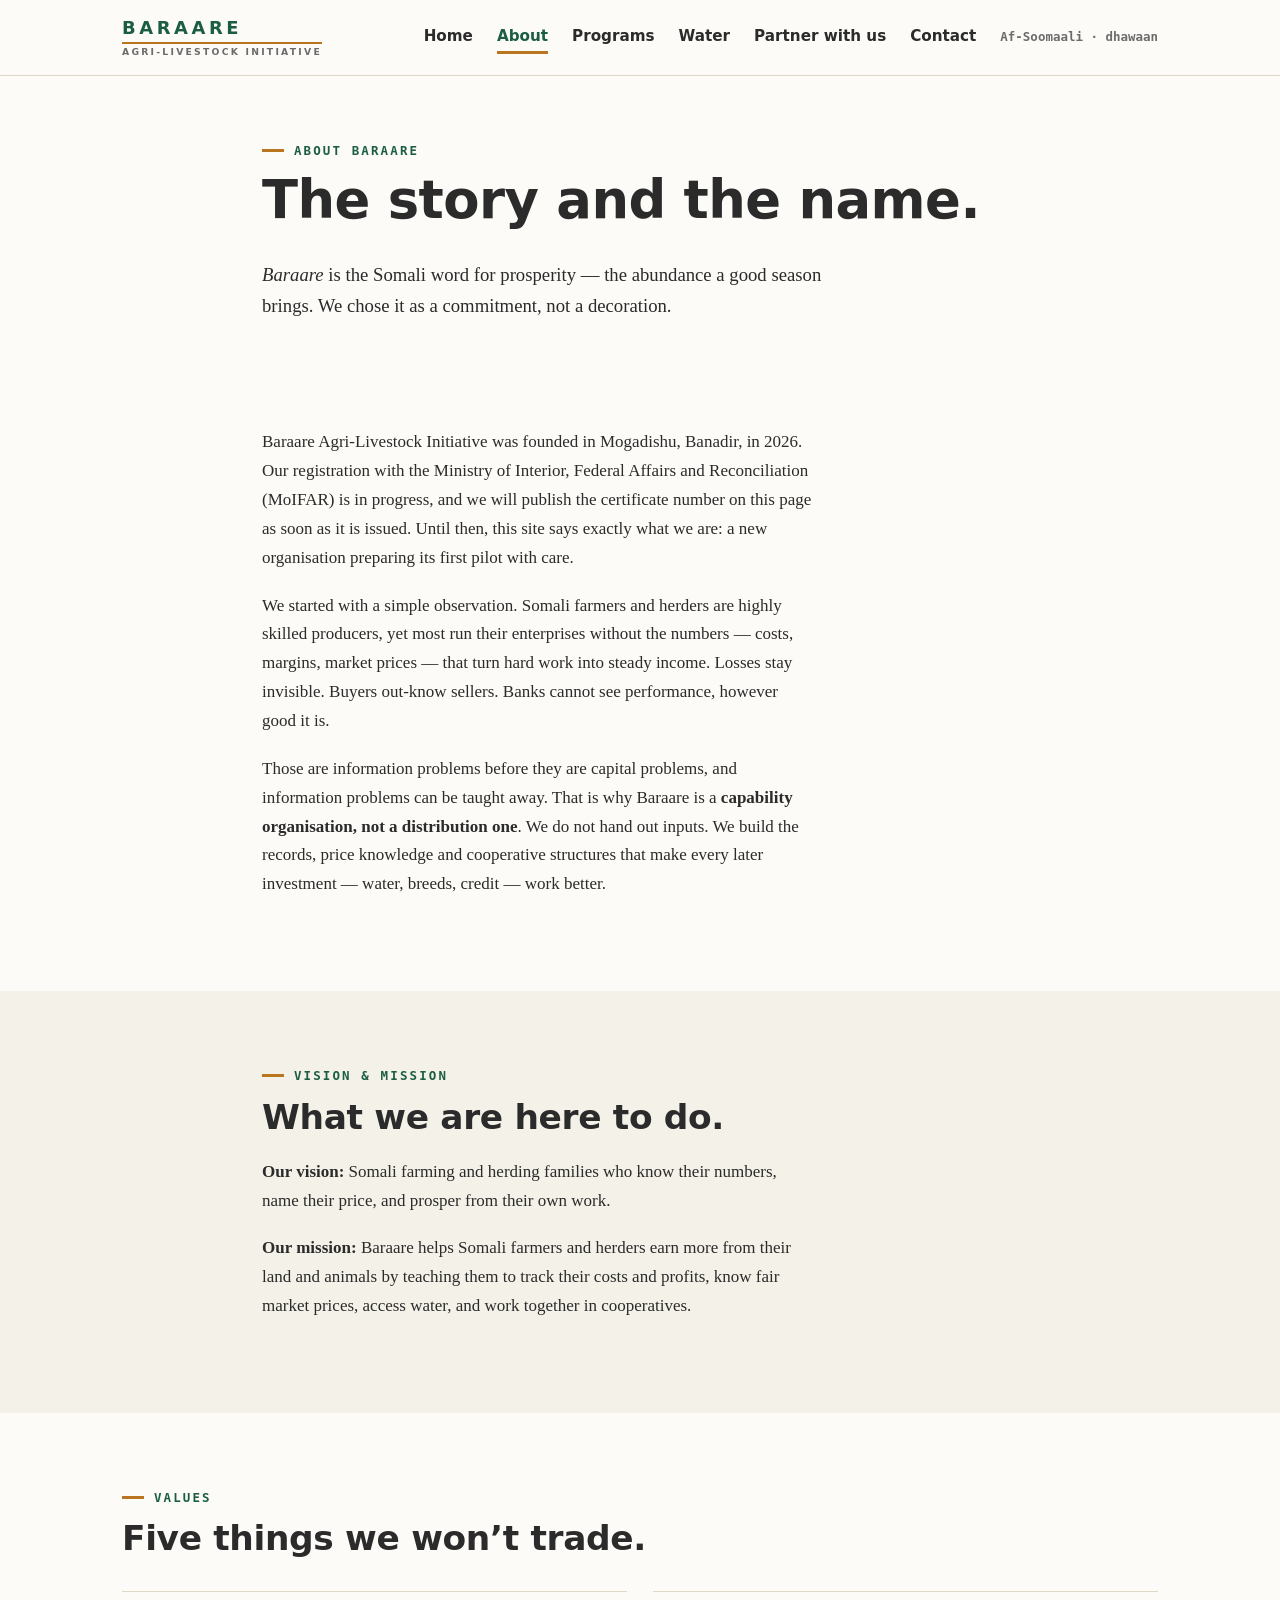
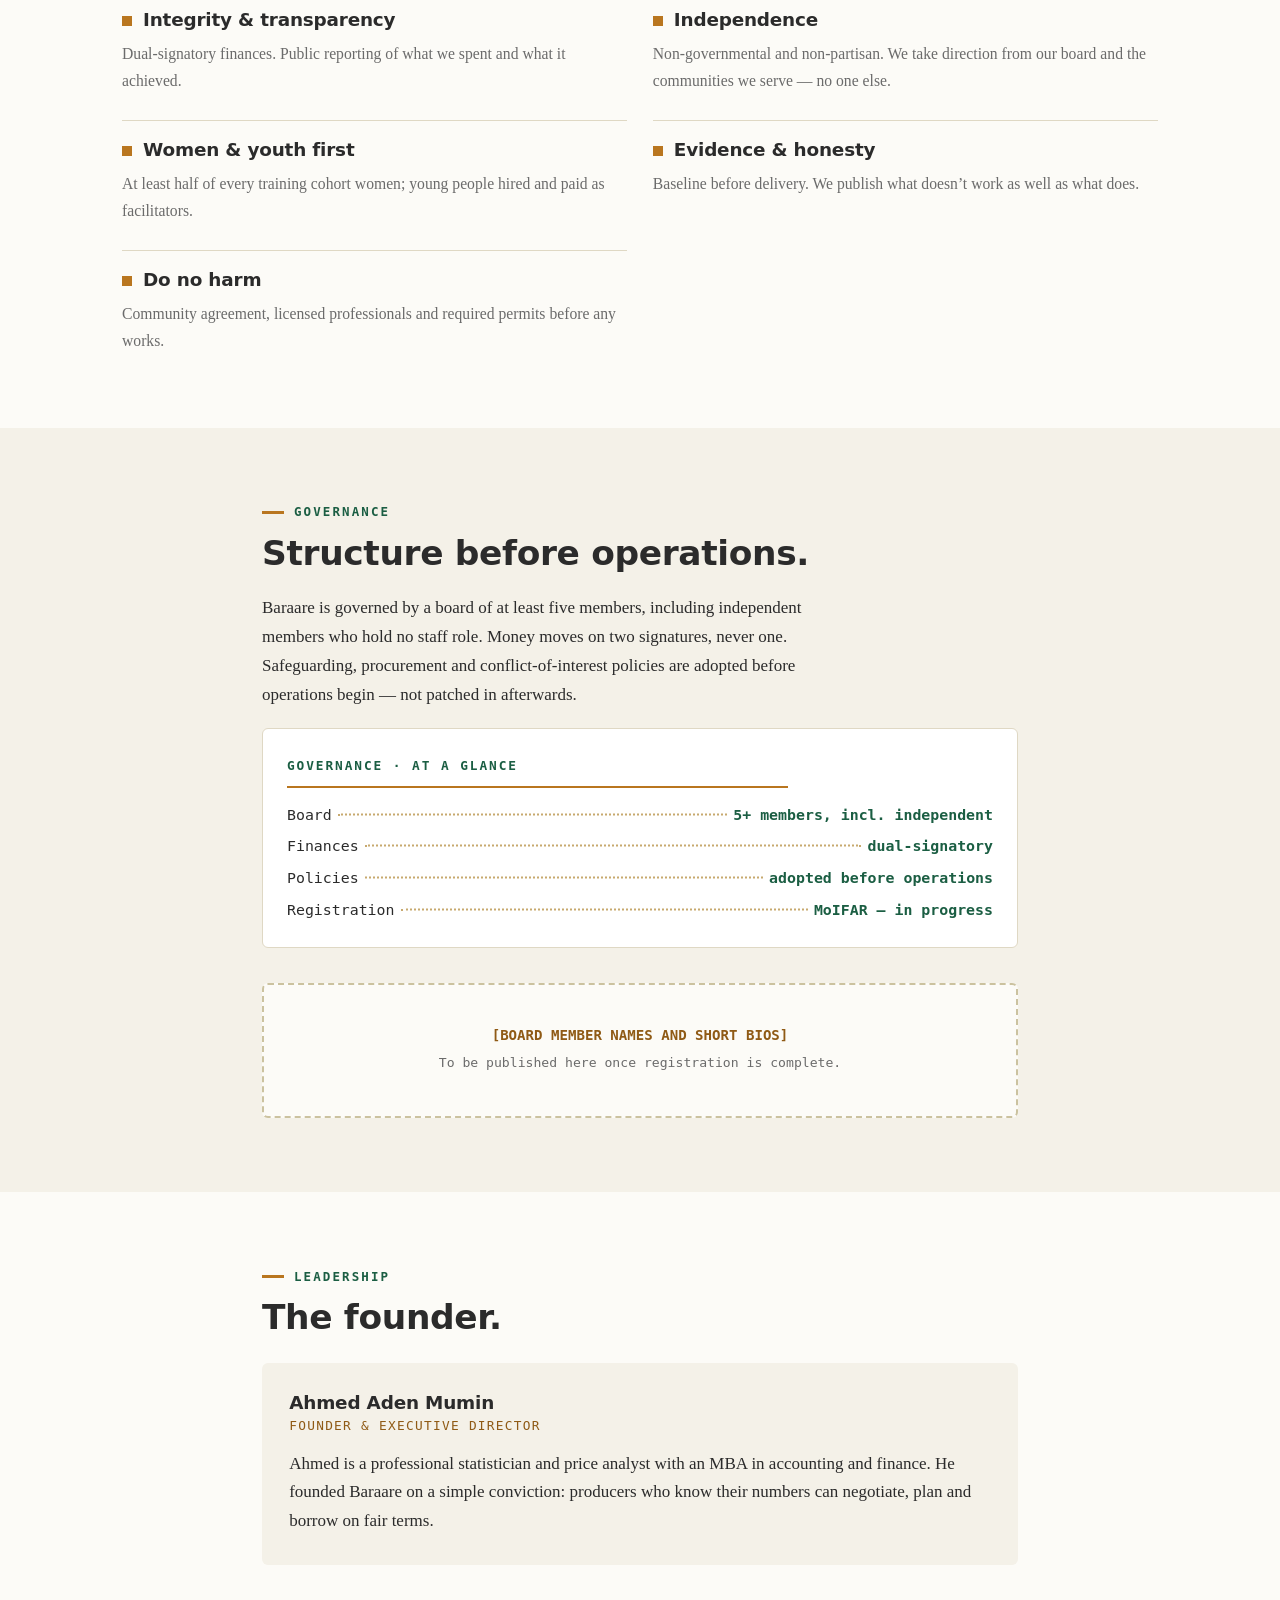
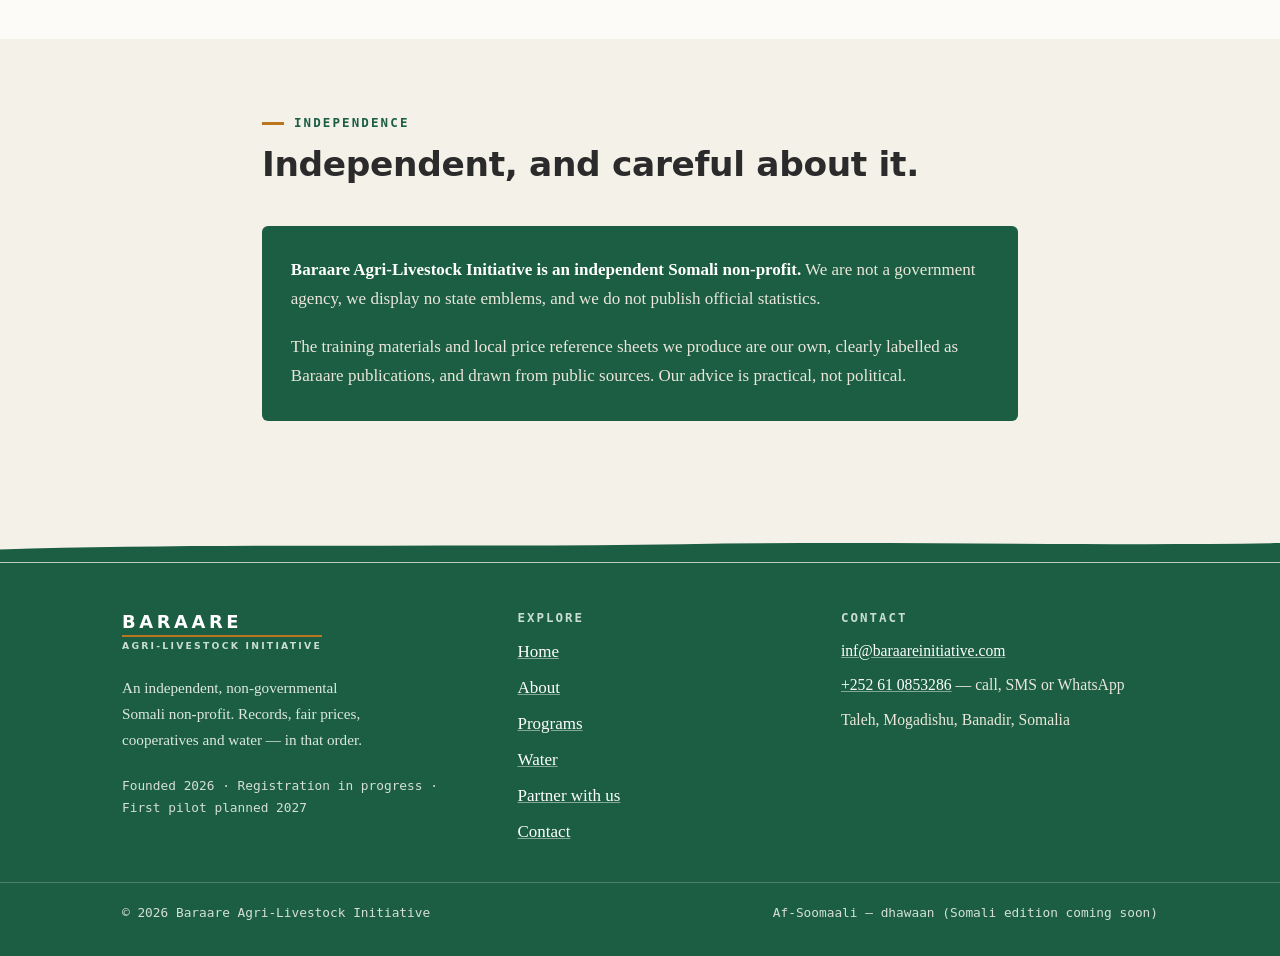
==== about.html @ 48f7ed27 "Baraare website v1: six static pages, shared CSS, inline SVG Records - prices - cooperatives - water" ====
<!DOCTYPE html>
<html lang="en">
<head>
  <meta charset="utf-8">
  <script>document.documentElement.classList.add('js');</script>
  <meta name="viewport" content="width=device-width, initial-scale=1">
  <title>About — Baraare Agri-Livestock Initiative</title>
  <meta name="description" content="The story and the name: an independent Somali non-profit founded in Mogadishu in 2026 to help farmers and herders prosper through records, fair prices, cooperatives and water.">
  <link rel="canonical" href="https://[DOMAIN]/about.html">
  <meta property="og:site_name" content="Baraare Agri-Livestock Initiative">
  <meta property="og:type" content="website">
  <meta property="og:title" content="About Baraare — the story and the name">
  <meta property="og:description" content="Baraare means prosperity in Somali. An independent, non-governmental non-profit founded in Mogadishu in 2026; registration with MoIFAR in progress.">
  <meta property="og:url" content="https://[DOMAIN]/about.html">
  <meta name="theme-color" content="#1B5E43">
  <link rel="icon" type="image/svg+xml" href="favicon.svg">
  <link rel="stylesheet" href="css/style.css">
  <script src="js/nav.js" defer></script>
</head>
<body>
  <a class="skip-link" href="#main">Skip to content</a>

  <header class="site-header">
    <div class="wrap header-bar">
      <a class="wordmark" href="index.html">
        <span class="wordmark-name">BARAARE</span>
        <span class="wordmark-desc">Agri-Livestock Initiative</span>
      </a>
      <button class="nav-toggle" type="button" aria-expanded="false" aria-controls="site-nav">
        <span class="bars" aria-hidden="true"><span></span><span></span><span></span></span>
        Menu
      </button>
      <nav class="site-nav" id="site-nav" aria-label="Main">
        <ul>
          <li><a href="index.html">Home</a></li>
          <li><a href="about.html" aria-current="page">About</a></li>
          <li><a href="programs.html">Programs</a></li>
          <li><a href="water.html">Water</a></li>
          <li><a href="partner.html">Partner with us</a></li>
          <li><a href="contact.html">Contact</a></li>
          <!-- Somali edition: replace the span below with <a href="so/about.html" lang="so" hreflang="so">Af-Soomaali</a> -->
          <li><span class="lang-soon" lang="so" title="Somali edition coming soon">Af-Soomaali · dhawaan</span></li>
        </ul>
      </nav>
    </div>
  </header>

  <main id="main">

    <div class="page-intro">
      <div class="wrap wrap--narrow">
        <span class="eyebrow">About Baraare</span>
        <h1>The story and the name.</h1>
        <p class="lede"><em lang="so">Baraare</em> is the Somali word for prosperity — the abundance a good season brings. We chose it as a commitment, not a decoration.</p>
      </div>
    </div>

    <!-- ============ Story ============ -->
    <section class="band" aria-label="Our story">
      <div class="wrap wrap--narrow">
        <!-- When the certificate is issued, replace the sentence below with:
             "We are registered with the Ministry of Interior, Federal Affairs and Reconciliation (MoIFAR), certificate no. [MOIFAR CERTIFICATE NUMBER]." -->
        <p>Baraare Agri-Livestock Initiative was founded in Mogadishu, Banadir, in 2026. Our registration with the Ministry of Interior, Federal Affairs and Reconciliation (MoIFAR) is in progress, and we will publish the certificate number on this page as soon as it is issued. Until then, this site says exactly what we are: a new organisation preparing its first pilot with care.</p>
        <p>We started with a simple observation. Somali farmers and herders are highly skilled producers, yet most run their enterprises without the numbers — costs, margins, market prices — that turn hard work into steady income. Losses stay invisible. Buyers out-know sellers. Banks cannot see performance, however good it is.</p>
        <p>Those are information problems before they are capital problems, and information problems can be taught away. That is why Baraare is a <strong>capability organisation, not a distribution one</strong>. We do not hand out inputs. We build the records, price knowledge and cooperative structures that make every later investment — water, breeds, credit — work better.</p>
      </div>
    </section>

    <!-- ============ Vision & mission ============ -->
    <section class="band band--sand" aria-labelledby="vm-title">
      <div class="wrap wrap--narrow">
        <span class="eyebrow">Vision &amp; mission</span>
        <h2 id="vm-title">What we are here to do.</h2>
        <p><strong>Our vision:</strong> Somali farming and herding families who know their numbers, name their price, and prosper from their own work.</p>
        <p><strong>Our mission:</strong> Baraare helps Somali farmers and herders earn more from their land and animals by teaching them to track their costs and profits, know fair market prices, access water, and work together in cooperatives.</p>
      </div>
    </section>

    <!-- ============ Values ============ -->
    <section class="band" aria-labelledby="values-title">
      <div class="wrap">
        <span class="eyebrow">Values</span>
        <h2 id="values-title">Five things we won&rsquo;t trade.</h2>
        <ul class="values">
          <li class="value">
            <h3>Integrity &amp; transparency</h3>
            <p>Dual-signatory finances. Public reporting of what we spent and what it achieved.</p>
          </li>
          <li class="value">
            <h3>Independence</h3>
            <p>Non-governmental and non-partisan. We take direction from our board and the communities we serve — no one else.</p>
          </li>
          <li class="value">
            <h3>Women &amp; youth first</h3>
            <p>At least half of every training cohort women; young people hired and paid as facilitators.</p>
          </li>
          <li class="value">
            <h3>Evidence &amp; honesty</h3>
            <p>Baseline before delivery. We publish what doesn&rsquo;t work as well as what does.</p>
          </li>
          <li class="value">
            <h3>Do no harm</h3>
            <p>Community agreement, licensed professionals and required permits before any works.</p>
          </li>
        </ul>
      </div>
    </section>

    <!-- ============ Governance ============ -->
    <section class="band band--sand" aria-labelledby="gov-title">
      <div class="wrap wrap--narrow">
        <span class="eyebrow">Governance</span>
        <h2 id="gov-title">Structure before operations.</h2>
        <p>Baraare is governed by a board of at least five members, including independent members who hold no staff role. Money moves on two signatures, never one. Safeguarding, procurement and conflict-of-interest policies are adopted before operations begin — not patched in afterwards.</p>
        <div class="ledger" role="group" aria-label="Governance summary">
          <p class="ledger-title">Governance · at a glance</p>
          <div class="lrow"><span class="lterm">Board</span><span class="ldots" aria-hidden="true"></span><span class="lval">5+ members, incl. independent</span></div>
          <div class="lrow"><span class="lterm">Finances</span><span class="ldots" aria-hidden="true"></span><span class="lval">dual-signatory</span></div>
          <div class="lrow"><span class="lterm">Policies</span><span class="ldots" aria-hidden="true"></span><span class="lval">adopted before operations</span></div>
          <div class="lrow"><span class="lterm">Registration</span><span class="ldots" aria-hidden="true"></span><span class="lval">MoIFAR — in progress</span></div>
        </div>
        <div class="ph-block">
          <p>[BOARD MEMBER NAMES AND SHORT BIOS]</p>
          <p class="ph-note">To be published here once registration is complete.</p>
        </div>
      </div>
    </section>

    <!-- ============ Founder ============ -->
    <section class="band" aria-labelledby="founder-title">
      <div class="wrap wrap--narrow">
        <span class="eyebrow">Leadership</span>
        <h2 id="founder-title">The founder.</h2>
        <div class="founder-card">
          <h3>Ahmed Aden Mumin</h3>
          <span class="founder-role">Founder &amp; Executive Director</span>
          <p>Ahmed is a professional statistician and price analyst with an MBA in accounting and finance. He founded Baraare on a simple conviction: producers who know their numbers can negotiate, plan and borrow on fair terms.</p>
        </div>
      </div>
    </section>

    <!-- ============ Independence statement ============ -->
    <section class="band band--sand" aria-labelledby="ind-title">
      <div class="wrap wrap--narrow">
        <span class="eyebrow">Independence</span>
        <h2 id="ind-title">Independent, and careful about it.</h2>
        <div class="posture">
          <p><strong>Baraare Agri-Livestock Initiative is an independent Somali non-profit.</strong> We are not a government agency, we display no state emblems, and we do not publish official statistics.</p>
          <p>The training materials and local price reference sheets we produce are our own, clearly labelled as Baraare publications, and drawn from public sources. Our advice is practical, not political.</p>
        </div>
      </div>
    </section>

  </main>

  <div class="horizon horizon--sand" aria-hidden="true">
    <svg viewBox="0 0 1200 64" preserveAspectRatio="none">
      <path d="M0,52 C200,46 420,50 640,47 C840,44 1040,49 1200,46 L1200,64 L0,64 Z" fill="#1B5E43"/>
    </svg>
  </div>
  <footer class="site-footer">
    <div class="wrap footer-grid">
      <div class="footer-brand">
        <span class="wordmark">
          <span class="wordmark-name">BARAARE</span>
          <span class="wordmark-desc">Agri-Livestock Initiative</span>
        </span>
        <p class="footer-tag">An independent, non-governmental Somali non-profit. Records, fair prices, cooperatives and water — in that order.</p>
        <p class="footer-status">Founded 2026 · Registration in progress · First pilot planned 2027</p>
      </div>
      <nav class="footer-nav" aria-label="Footer">
        <h3>Explore</h3>
        <ul>
          <li><a href="index.html">Home</a></li>
          <li><a href="about.html">About</a></li>
          <li><a href="programs.html">Programs</a></li>
          <li><a href="water.html">Water</a></li>
          <li><a href="partner.html">Partner with us</a></li>
          <li><a href="contact.html">Contact</a></li>
        </ul>
      </nav>
      <div class="footer-contact">
        <h3>Contact</h3>
        <p><a href="mailto:inf@baraareinitiative.com">inf@baraareinitiative.com</a></p>
        <p><a href="tel:+252610853286">+252 61 0853286</a> — call, SMS or WhatsApp</p>
        <p>Taleh, Mogadishu, Banadir, Somalia</p>
      </div>
    </div>
    <div class="footer-base">
      <div class="wrap">
        <p>© 2026 Baraare Agri-Livestock Initiative</p>
        <!-- Somali edition: replace with <a href="so/about.html" lang="so" hreflang="so">Af-Soomaali</a> -->
        <p lang="so">Af-Soomaali — dhawaan <span lang="en">(Somali edition coming soon)</span></p>
      </div>
    </div>
  </footer>
</body>
</html>
---- css/style.css ----
/* ============================================================
   Baraare Agri-Livestock Initiative — shared stylesheet
   Static site · system fonts only · no external requests
   Palette: acacia green #1B5E43 · earth amber #B9761F ·
            sand #F4F1E8 · ink #2B2B2B · muted #6B6B6B
   ============================================================ */

:root {
  --green: #1B5E43;
  --green-dark: #154C36;
  --green-tint: #E2ECE6;
  --amber: #B9761F;
  --amber-ink: #8F5A15;   /* AA-safe amber for small text on light */
  --amber-tint: #F3E4C8;
  --sand: #F4F1E8;
  --sand-deep: #E9E3D2;
  --line: #DFD8C4;
  --dots: #C7A96F;
  --ink: #2B2B2B;
  --muted: #6B6B6B;
  --paper: #FCFBF7;

  --font-display: system-ui, "Segoe UI", Roboto, "Helvetica Neue", Arial, sans-serif;
  --font-body: Georgia, "Iowan Old Style", "Times New Roman", Times, serif;
  --font-mono: "Cascadia Mono", Consolas, "SF Mono", Menlo, "DejaVu Sans Mono", monospace;
}

/* ---------- Reset & base ---------- */

*, *::before, *::after { box-sizing: border-box; }

html { -webkit-text-size-adjust: 100%; }

body {
  margin: 0;
  background: var(--paper);
  color: var(--ink);
  font-family: var(--font-body);
  font-size: 1.0625rem;              /* 17px */
  line-height: 1.7;
}

h1, h2, h3, h4 {
  font-family: var(--font-display);
  line-height: 1.15;
  color: var(--ink);
  margin: 0 0 0.6em;
  letter-spacing: -0.01em;
}

h1 { font-size: clamp(2.1rem, 5.5vw, 3.3rem); font-weight: 800; line-height: 1.06; }
h2 { font-size: clamp(1.55rem, 3.4vw, 2.15rem); font-weight: 800; }
h3 { font-size: 1.15rem; font-weight: 700; }

p { margin: 0 0 1.1em; }
main p { max-width: 65ch; }

ul, ol, dl { margin: 0 0 1.1em; }

a { color: var(--green); }
a:hover { color: var(--green-dark); }

svg { display: block; }

strong { color: var(--ink); }

:focus-visible {
  outline: 3px solid var(--amber);
  outline-offset: 2px;
  border-radius: 2px;
}

@media (prefers-reduced-motion: no-preference) {
  a, .btn, .nav-toggle { transition: color .15s ease, background-color .15s ease, border-color .15s ease; }
}

/* ---------- Utilities ---------- */

.wrap {
  max-width: 1100px;
  margin-inline: auto;
  padding-inline: clamp(1.1rem, 4vw, 2rem);
}

.wrap--narrow { max-width: 820px; }

.sr-only {
  position: absolute;
  width: 1px; height: 1px;
  padding: 0; margin: -1px;
  overflow: hidden;
  clip: rect(0 0 0 0);
  white-space: nowrap;
  border: 0;
}

.skip-link {
  position: absolute;
  left: -9999px;
  top: 0;
  z-index: 100;
  background: var(--green);
  color: #fff;
  font-family: var(--font-display);
  font-weight: 700;
  padding: .7em 1.2em;
  text-decoration: none;
}

.skip-link:focus {
  left: 0;
  color: #fff;
}

.note {
  font-family: var(--font-mono);
  font-size: .85rem;
  color: var(--muted);
}

/* Bracketed placeholders the site owner must replace */
.ph-inline {
  font-family: var(--font-mono);
  font-weight: 700;
  font-size: .92em;
  color: var(--amber-ink);
  background: var(--amber-tint);
  padding: .08em .3em;
  border-radius: 3px;
  white-space: nowrap;
}

/* ---------- Header ---------- */

.site-header {
  background: var(--paper);
  border-bottom: 1px solid var(--line);
}

.header-bar {
  display: flex;
  align-items: center;
  justify-content: space-between;
  flex-wrap: wrap;
  gap: .8rem 1.5rem;
  padding-block: 1.05rem;
}

.wordmark {
  display: inline-block;
  text-decoration: none;
  line-height: 1.25;
}

.wordmark-name {
  display: block;
  font-family: var(--font-display);
  font-weight: 800;
  font-size: 1.12rem;
  letter-spacing: .2em;
  color: var(--green);
}

.wordmark-desc {
  display: block;
  font-family: var(--font-display);
  font-weight: 600;
  font-size: .58rem;
  letter-spacing: .24em;
  text-transform: uppercase;
  color: var(--muted);
  border-top: 2px solid var(--amber);
  padding-top: .3em;
  margin-top: .25em;
}

.nav-toggle {
  display: none;
  align-items: center;
  gap: .55em;
  background: none;
  border: 1px solid var(--line);
  border-radius: 6px;
  padding: .5em .9em;
  font-family: var(--font-display);
  font-weight: 700;
  font-size: .9rem;
  color: var(--green);
  cursor: pointer;
}

.nav-toggle .bars { display: inline-block; }
.nav-toggle .bars span {
  display: block;
  width: 16px;
  height: 2px;
  background: var(--green);
  margin: 3px 0;
}

.site-nav ul {
  display: flex;
  flex-wrap: wrap;
  align-items: center;
  gap: .3rem 1.5rem;
  list-style: none;
  margin: 0;
  padding: 0;
  font-family: var(--font-display);
  font-weight: 600;
  font-size: .95rem;
}

.site-nav a {
  color: var(--ink);
  text-decoration: none;
  padding: .35em 0;
  border-bottom: 3px solid transparent;
}

.site-nav a:hover { color: var(--green); }

.site-nav a[aria-current="page"] {
  color: var(--green);
  border-bottom-color: var(--amber);
}

.lang-soon {
  font-family: var(--font-mono);
  font-size: .78rem;
  color: var(--muted);
}

/* Mobile nav (JS-enhanced only; without JS the list stays visible) */
@media (max-width: 979px) {
  .js .nav-toggle { display: inline-flex; }
  .js .site-nav { display: none; flex-basis: 100%; }
  .js .site-nav.is-open { display: block; }
  .js .site-nav.is-open ul {
    flex-direction: column;
    align-items: flex-start;
    gap: 0;
    padding: .4rem 0 .9rem;
  }
  .js .site-nav.is-open a {
    display: block;
    padding: .55em 0;
    font-size: 1.02rem;
  }
}

/* ---------- Bands (page sections) ---------- */

.band { padding: 3.1rem 0; }
.band--sand { background: var(--sand); }
.band--green { background: var(--green); }

@media (min-width: 980px) {
  .band { padding: 4.6rem 0; }
}

.band--green h2 { color: #fff; }
.band--green p { color: #EAE6DA; }

.section-head { max-width: 72ch; margin-bottom: 2rem; }
.section-head p { color: var(--muted); }

.eyebrow {
  display: block;
  font-family: var(--font-mono);
  font-size: .78rem;
  font-weight: 700;
  letter-spacing: .17em;
  text-transform: uppercase;
  color: var(--green);
  margin-bottom: .9em;
}

.eyebrow::before {
  content: "";
  display: inline-block;
  width: 22px;
  height: 3px;
  background: var(--amber);
  margin-right: .8em;
  vertical-align: .22em;
}

.band--green .eyebrow { color: #D9C79B; }

/* ---------- Hero ---------- */

.hero { padding: 3.2rem 0 3.4rem; }

.hero-grid { display: grid; gap: 2.6rem; }

@media (min-width: 980px) {
  .hero { padding: 4.2rem 0 4.6rem; }
  .hero-grid { grid-template-columns: 1.12fr .88fr; align-items: center; }
}

.dict {
  border-left: 3px solid var(--amber);
  padding-left: 1rem;
  margin: 0 0 1.6em;
  max-width: none;
}

.dict-word {
  font-style: italic;
  font-weight: 700;
  font-size: 1.25rem;
  color: var(--green);
}

.dict-phon, .dict-pos {
  font-family: var(--font-mono);
  font-size: .8rem;
  color: var(--muted);
}

.dict-def { display: block; color: var(--ink); }

.hero h1 { margin-bottom: .45em; }

.lede {
  font-size: 1.17rem;
  line-height: 1.65;
  color: var(--ink);
}

.hero-art { align-self: center; }
.hero-art svg { width: 100%; height: auto; }

.cta-row {
  display: flex;
  flex-wrap: wrap;
  gap: .8rem 1rem;
  margin-top: 1.8rem;
}

/* ---------- Buttons ---------- */

.btn {
  display: inline-block;
  font-family: var(--font-display);
  font-weight: 700;
  font-size: .98rem;
  text-decoration: none;
  padding: .78em 1.45em;
  border-radius: 6px;
  border: 2px solid var(--green);
}

.btn--solid { background: var(--green); color: #fff; }
.btn--solid:hover { background: var(--green-dark); border-color: var(--green-dark); color: #fff; }

.btn--ghost { background: transparent; color: var(--green); }
.btn--ghost:hover { background: var(--green-tint); color: var(--green-dark); }

.band--green .btn--solid { background: #fff; border-color: #fff; color: var(--green); }
.band--green .btn--solid:hover { background: var(--sand); border-color: var(--sand); color: var(--green-dark); }
.band--green .btn--ghost { border-color: var(--sand); color: #fff; }
.band--green .btn--ghost:hover { background: rgba(255,255,255,.12); color: #fff; }

.arrow-link {
  display: inline-block;
  font-family: var(--font-display);
  font-weight: 700;
  color: var(--green);
  text-decoration: none;
  border-bottom: 2px solid var(--amber);
  padding-bottom: .1em;
}

.arrow-link:hover { color: var(--green-dark); }

/* ---------- Status strip ---------- */

.status-strip {
  background: var(--sand-deep);
  border-top: 1px solid var(--line);
  border-bottom: 1px solid var(--line);
}

.status-strip p {
  display: flex;
  flex-wrap: wrap;
  gap: .3rem 1.1rem;
  margin: 0;
  padding: .72rem 0;
  font-family: var(--font-mono);
  font-size: .84rem;
  color: var(--ink);
  max-width: none;
}

.status-strip .sep { color: var(--amber); }

/* ---------- Cards ---------- */

.cards {
  display: grid;
  gap: 1.1rem;
  list-style: none;
  padding: 0;
  margin: 0;
}

@media (min-width: 640px)  { .cards { grid-template-columns: repeat(2, 1fr); } }
@media (min-width: 980px)  { .cards--3 { grid-template-columns: repeat(3, 1fr); } .cards--4 { grid-template-columns: repeat(4, 1fr); } }

.card {
  background: #fff;
  border: 1px solid var(--line);
  border-radius: 6px;
  padding: 1.5rem 1.4rem 1.2rem;
}

.band--sand .card { background: #fff; }
.card p { max-width: none; margin-bottom: 0; font-size: .97rem; color: var(--muted); }

.card-num {
  font-family: var(--font-mono);
  font-weight: 700;
  font-size: .8rem;
  letter-spacing: .12em;
  color: var(--amber-ink);
  display: block;
  margin-bottom: .8em;
}

.card-icon { margin-bottom: .9rem; }
.card h3 { margin-bottom: .35em; }

/* Pull line */
.pull {
  font-family: var(--font-display);
  font-weight: 750;
  font-size: clamp(1.25rem, 2.6vw, 1.55rem);
  line-height: 1.32;
  color: var(--green);
  border-left: 4px solid var(--amber);
  padding-left: 1.1rem;
  margin: 2.4rem 0 0;
  max-width: 30ch;
}

/* ---------- The six-step ladder ---------- */

.ladder {
  list-style: none;
  margin: 2.4rem 0 0;
  padding: 0 0 0 1.15rem;
  display: grid;
  gap: .95rem;
  border-left: 3px solid var(--green);
}

.ladder-step {
  display: flex;
  flex-direction: column;
  align-items: flex-start;
  background: #fff;
  border: 1px solid var(--line);
  border-radius: 6px;
  padding: 1rem 1rem .95rem;
}

.step-num {
  font-family: var(--font-mono);
  font-weight: 700;
  font-size: .78rem;
  letter-spacing: .14em;
  color: var(--amber-ink);
  display: block;
  margin-bottom: .5em;
}

.ladder-step h3 { font-size: 1.02rem; margin-bottom: .3em; }

.ladder-step p {
  font-size: .88rem;
  line-height: 1.5;
  color: var(--muted);
  margin: 0 0 .8em;
  max-width: none;
}

.chip {
  display: inline-block;
  font-family: var(--font-mono);
  font-size: .68rem;
  font-weight: 700;
  letter-spacing: .08em;
  text-transform: uppercase;
  white-space: nowrap;
  padding: .3em .6em;
  border-radius: 3px;
}

.ladder-step .chip { margin-top: auto; }

.chip--p1 { background: var(--green-tint); color: var(--green); }
.chip--p2 { background: var(--amber-tint); color: var(--amber-ink); }
.chip--p3 { background: transparent; color: var(--green); box-shadow: inset 0 0 0 1px var(--green); }

/* Desktop: terraced steps rising left → right onto a ground line */
@media (min-width: 980px) {
  .ladder {
    grid-template-columns: repeat(6, 1fr);
    gap: .8rem;
    border-left: 0;
    border-bottom: 3px solid var(--green);
    padding: 0 0 0 0;
  }
  .ladder-step { border-radius: 6px 6px 0 0; border-bottom: 0; }
  .ladder-step:nth-child(1) { margin-top: 7.5rem; }
  .ladder-step:nth-child(2) { margin-top: 6rem; }
  .ladder-step:nth-child(3) { margin-top: 4.5rem; }
  .ladder-step:nth-child(4) { margin-top: 3rem; }
  .ladder-step:nth-child(5) { margin-top: 1.5rem; }
  .ladder-step:nth-child(6) { margin-top: 0; }
}

/* ---------- Ledger rows (dotted leaders) ---------- */

.ledger {
  background: #fff;
  border: 1px solid var(--line);
  border-radius: 6px;
  padding: 1.6rem 1.5rem;
  margin: 0;
}

.band--sand .ledger { background: #fff; }

.ledger-title {
  font-family: var(--font-mono);
  font-size: .8rem;
  font-weight: 700;
  letter-spacing: .15em;
  text-transform: uppercase;
  color: var(--green);
  border-bottom: 2px solid var(--amber);
  padding-bottom: .7em;
  margin-bottom: .5em;
}

.lrow {
  display: flex;
  align-items: baseline;
  gap: .7ch;
  padding: .6rem 0 0;
  font-family: var(--font-mono);
  font-size: .93rem;
  line-height: 1.5;
}

.lterm { color: var(--ink); }

.ldots {
  flex: 1;
  min-width: 3ch;
  border-bottom: 2px dotted var(--dots);
  transform: translateY(-.3em);
}

.lval {
  font-weight: 700;
  color: var(--green);
  text-align: right;
  max-width: 55%;
}

/* ---------- Priority groups ---------- */

.groups {
  display: grid;
  gap: 1.1rem;
  list-style: none;
  padding: 0;
  margin: 0;
}

@media (min-width: 640px) { .groups { grid-template-columns: repeat(2, 1fr); } }

.group {
  background: var(--sand);
  border-radius: 6px;
  border-left: 4px solid var(--green);
  padding: 1.3rem 1.3rem 1.1rem;
}

.band--sand .group { background: #fff; border: 1px solid var(--line); border-left: 4px solid var(--green); }
.group h3 { margin-bottom: .3em; }
.group p { font-size: .97rem; color: var(--muted); margin: 0; max-width: none; }

/* ---------- Placeholder blocks (future photos, board names) ---------- */

.ph-block {
  border: 2px dashed #CBC29F;
  background: var(--sand);
  border-radius: 6px;
  padding: 2.4rem 1.5rem;
  text-align: center;
  margin: 2.2rem 0 0;
}

.band--sand .ph-block { background: var(--paper); }

.ph-block svg { margin: 0 auto .8rem; opacity: .55; }

.ph-block p {
  font-family: var(--font-mono);
  font-size: .88rem;
  font-weight: 700;
  color: var(--amber-ink);
  margin: 0 auto .3em;
  max-width: none;
}

.ph-block .ph-note {
  font-weight: 400;
  color: var(--muted);
  font-size: .82rem;
}

/* ---------- Values (About) ---------- */

.values {
  list-style: none;
  padding: 0;
  margin: 2rem 0 0;
  display: grid;
  gap: 1.6rem;
}

@media (min-width: 768px) { .values { grid-template-columns: repeat(2, 1fr); } }

.value { border-top: 1px solid var(--line); padding-top: 1.1rem; }

.value h3::before {
  content: "";
  display: inline-block;
  width: 10px;
  height: 10px;
  background: var(--amber);
  margin-right: .6em;
}

.value p { color: var(--muted); font-size: .98rem; margin: 0; max-width: none; }

/* Founder */
.founder-card {
  background: var(--sand);
  border-radius: 6px;
  padding: 1.8rem 1.7rem;
  margin-top: 1.6rem;
}

.band--sand .founder-card { background: #fff; border: 1px solid var(--line); }

.founder-card h3 { margin-bottom: .1em; }

.founder-role {
  font-family: var(--font-mono);
  font-size: .8rem;
  letter-spacing: .1em;
  text-transform: uppercase;
  color: var(--amber-ink);
  display: block;
  margin-bottom: 1em;
}

.founder-card p { max-width: none; margin-bottom: 0; }

/* ---------- Programs: phases ---------- */

.phase {
  border-top: 3px solid var(--green);
  padding-top: 1.8rem;
  margin-top: 3rem;
}

.phase:first-of-type { margin-top: 0; }

.phase-tag {
  font-family: var(--font-mono);
  font-size: .8rem;
  font-weight: 700;
  letter-spacing: .16em;
  text-transform: uppercase;
  color: var(--amber-ink);
  display: block;
  margin-bottom: .8em;
}

.program {
  display: grid;
  gap: .9rem 1.4rem;
  margin-top: 2.2rem;
}

@media (min-width: 640px) {
  .program { grid-template-columns: 52px 1fr; }
  .program .program-icon { grid-row: 1 / span 2; }
}

.program h3 { margin-bottom: 0; align-self: end; }
.program-body p { color: var(--ink); }
.program-body p:last-child { margin-bottom: 0; }

/* ---------- Water: conditions checklist ---------- */

.conditions {
  list-style: none;
  padding: 0;
  margin: 2rem 0 0;
  display: grid;
  gap: 1rem;
}

.condition {
  display: flex;
  gap: 1.1rem;
  align-items: flex-start;
  background: #fff;
  border: 1px solid var(--line);
  border-left: 4px solid var(--amber);
  border-radius: 6px;
  padding: 1.25rem 1.3rem;
}

.band--sand .condition { background: #fff; }
.cond-mark { flex: none; margin-top: .15rem; }
.condition h3 { margin-bottom: .25em; }
.condition p { margin: 0; max-width: none; color: var(--muted); font-size: .97rem; }

.posture {
  background: var(--green);
  color: #fff;
  border-radius: 6px;
  padding: 1.9rem 1.8rem;
  margin-top: 2.6rem;
}

.posture p { color: #EAE6DA; max-width: none; }
.posture p:last-child { margin-bottom: 0; }
.posture strong { color: #fff; }

/* ---------- Partner: two columns ---------- */

.two-col { display: grid; gap: 2.4rem; margin-top: 2.2rem; }
@media (min-width: 900px) { .two-col { grid-template-columns: 1fr 1fr; } }

.offer-list {
  list-style: none;
  padding: 0;
  margin: 1.2rem 0 0;
  display: grid;
  gap: 1rem;
}

.offer-list li {
  background: #fff;
  border: 1px solid var(--line);
  border-radius: 6px;
  padding: 1.15rem 1.25rem;
}

.band--sand .offer-list li { background: #fff; }
.offer-list h3 { font-size: 1.02rem; margin-bottom: .25em; }
.offer-list p { margin: 0; max-width: none; font-size: .95rem; color: var(--muted); }

/* ---------- Contact ---------- */

.contact-card {
  background: #fff;
  border: 1px solid var(--line);
  border-radius: 6px;
  padding: 1.9rem 1.8rem;
  margin-top: 2rem;
}

.contact-card dl { margin: 0; }

.contact-row {
  display: grid;
  gap: .15rem 1.5rem;
  padding: .95rem 0;
  border-bottom: 1px dotted var(--dots);
}

@media (min-width: 640px) { .contact-row { grid-template-columns: 11rem 1fr; } }

.contact-row:last-child { border-bottom: 0; }

.contact-row dt {
  font-family: var(--font-mono);
  font-size: .8rem;
  font-weight: 700;
  letter-spacing: .12em;
  text-transform: uppercase;
  color: var(--muted);
  padding-top: .2em;
}

.contact-row dd { margin: 0; font-size: 1.05rem; }

/* ---------- Horizon divider & footer ---------- */

.horizon { line-height: 0; background: var(--paper); }
.band--sand + .horizon, .horizon--sand { background: var(--sand); }
.horizon svg { width: 100%; height: auto; }

.site-footer {
  background: var(--green);
  color: #EAE6DA;
}

.footer-grid {
  display: grid;
  gap: 2.2rem;
  padding-block: 3rem 2.2rem;
}

@media (min-width: 768px) {
  .footer-grid { grid-template-columns: 1.25fr 1fr 1.1fr; }
}

.site-footer .wordmark-name { color: #fff; }
.site-footer .wordmark-desc { color: #C9DED2; border-top-color: var(--amber); }

.footer-tag { font-size: .95rem; color: #DCE7E0; max-width: 34ch; margin-top: 1rem; }

.site-footer h3 {
  font-family: var(--font-mono);
  font-size: .78rem;
  font-weight: 700;
  letter-spacing: .16em;
  text-transform: uppercase;
  color: #C9DED2;
  margin-bottom: 1em;
}

.footer-nav ul { list-style: none; margin: 0; padding: 0; display: grid; gap: .45rem; }

.site-footer a { color: #fff; text-decoration-color: rgba(255,255,255,.45); }
.site-footer a:hover { color: var(--amber-tint); }

.footer-contact p { margin-bottom: .5em; font-size: .98rem; }
.site-footer .ph-inline { background: rgba(255,255,255,.14); color: #F6E3C2; }

.footer-status {
  font-family: var(--font-mono);
  font-size: .8rem;
  color: #D5DFD8;
  margin-top: 1.4rem;
}

.footer-base {
  border-top: 1px solid rgba(255,255,255,.22);
}

.footer-base .wrap {
  display: flex;
  flex-wrap: wrap;
  justify-content: space-between;
  gap: .5rem 2rem;
  padding-top: 1.2rem;
  padding-bottom: 2rem;
}

.footer-base p {
  margin: 0;
  font-family: var(--font-mono);
  font-size: .8rem;
  color: #D5DFD8;
  max-width: none;
}

/* ---------- Page intro (inner pages) ---------- */

.page-intro { padding: 3rem 0 .4rem; }
.page-intro .lede { color: var(--ink); max-width: 62ch; }

@media (min-width: 980px) { .page-intro { padding: 4rem 0 .8rem; } }
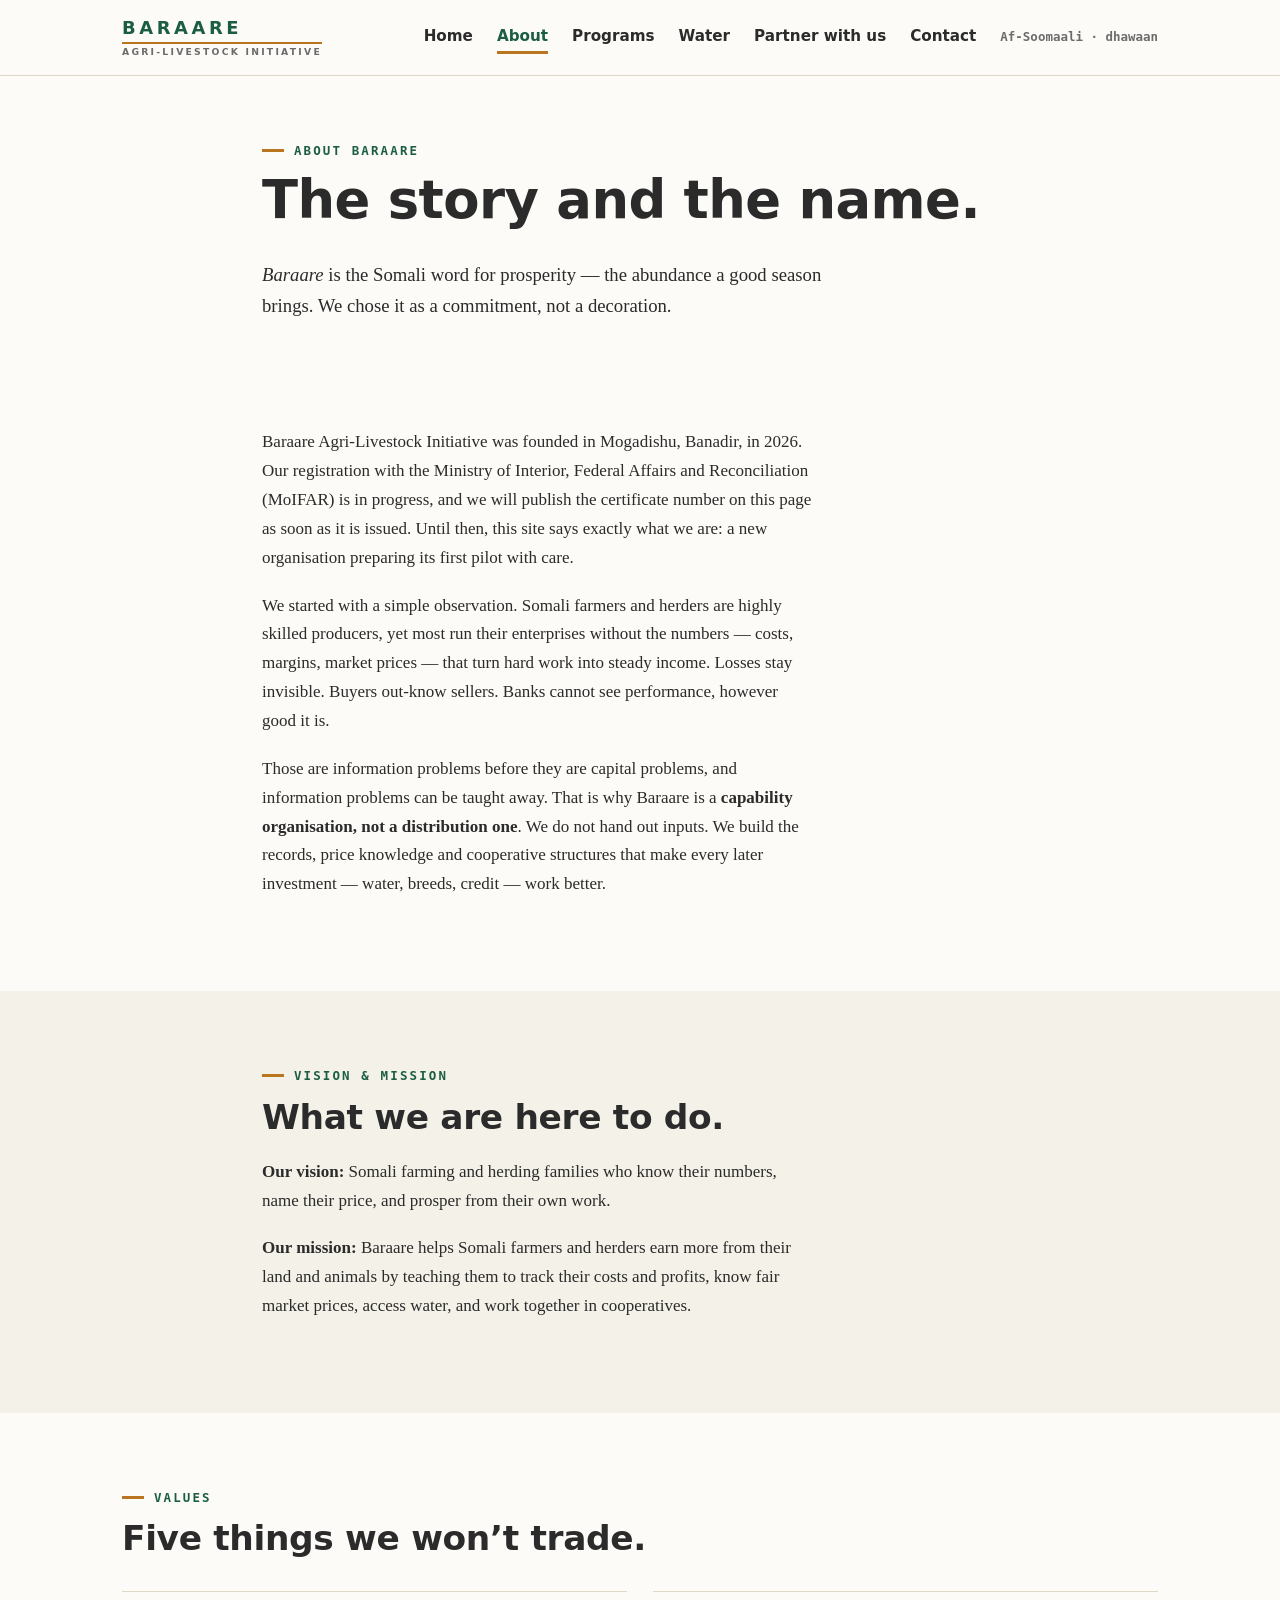
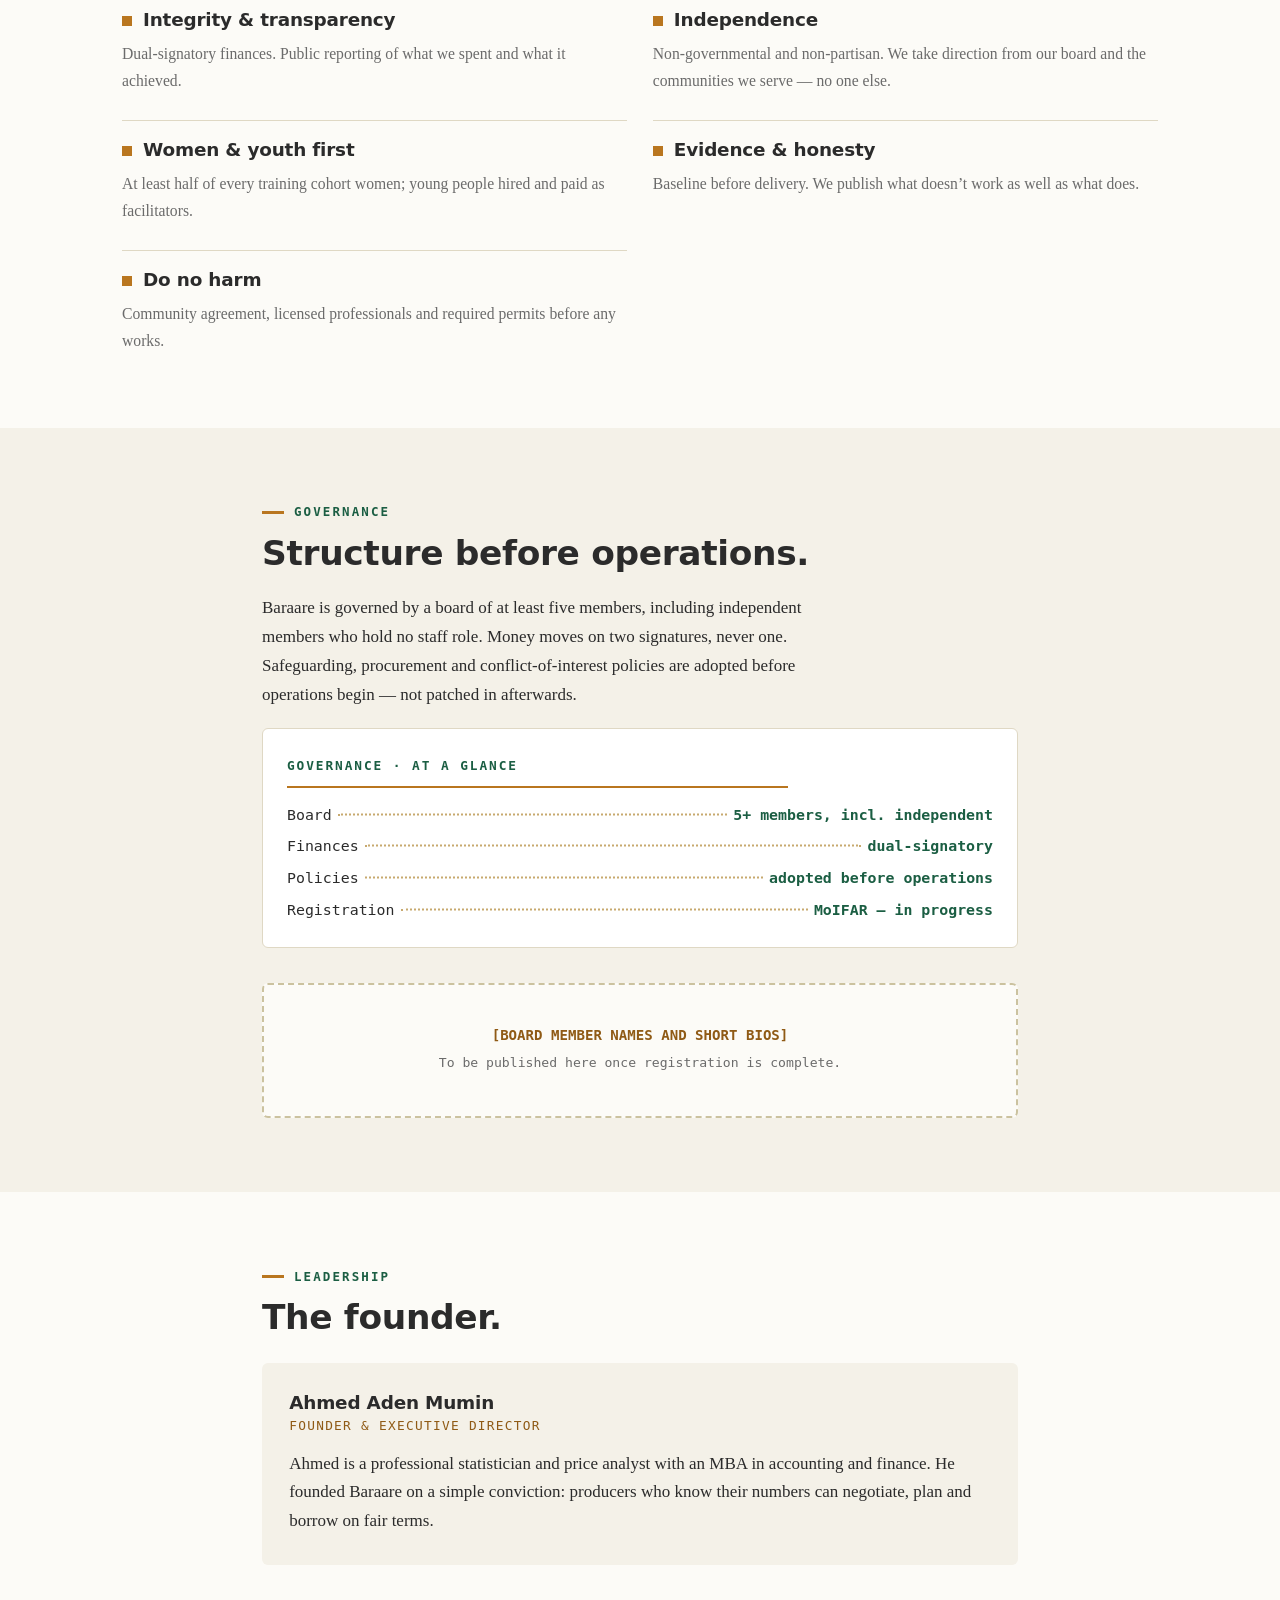
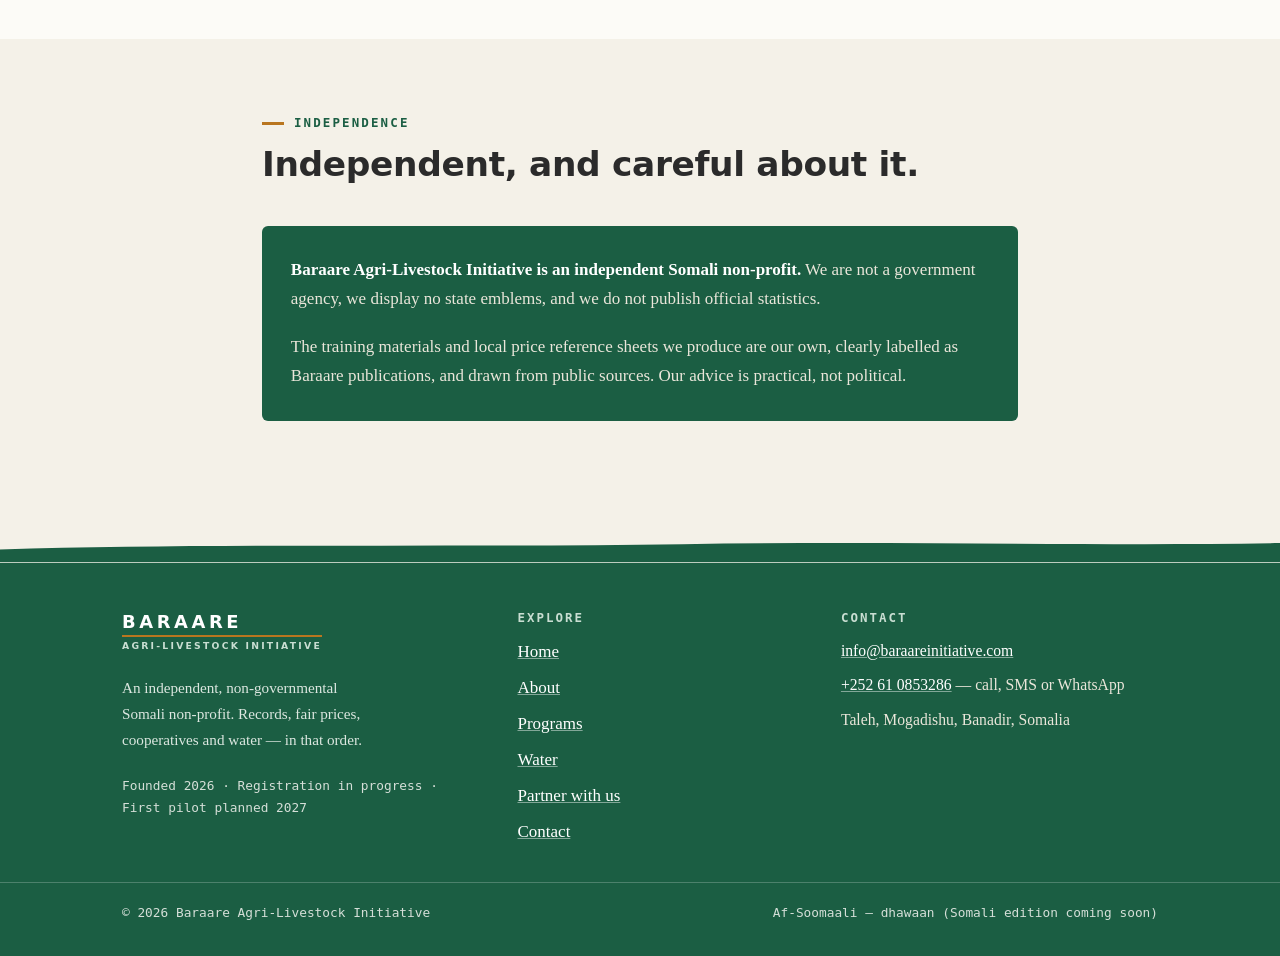
==== commit a347ee10: "Fix contact email: inf@ -> info@baraareinitiative.com Co-Authored-By: Claude Fable 5 <noreply@anthro" ====
--- a/about.html
+++ b/about.html
@@ -181,7 +181,7 @@
       </nav>
       <div class="footer-contact">
         <h3>Contact</h3>
-        <p><a href="mailto:inf@baraareinitiative.com">inf@baraareinitiative.com</a></p>
+        <p><a href="mailto:info@baraareinitiative.com">info@baraareinitiative.com</a></p>
         <p><a href="tel:+252610853286">+252 61 0853286</a> — call, SMS or WhatsApp</p>
         <p>Taleh, Mogadishu, Banadir, Somalia</p>
       </div>
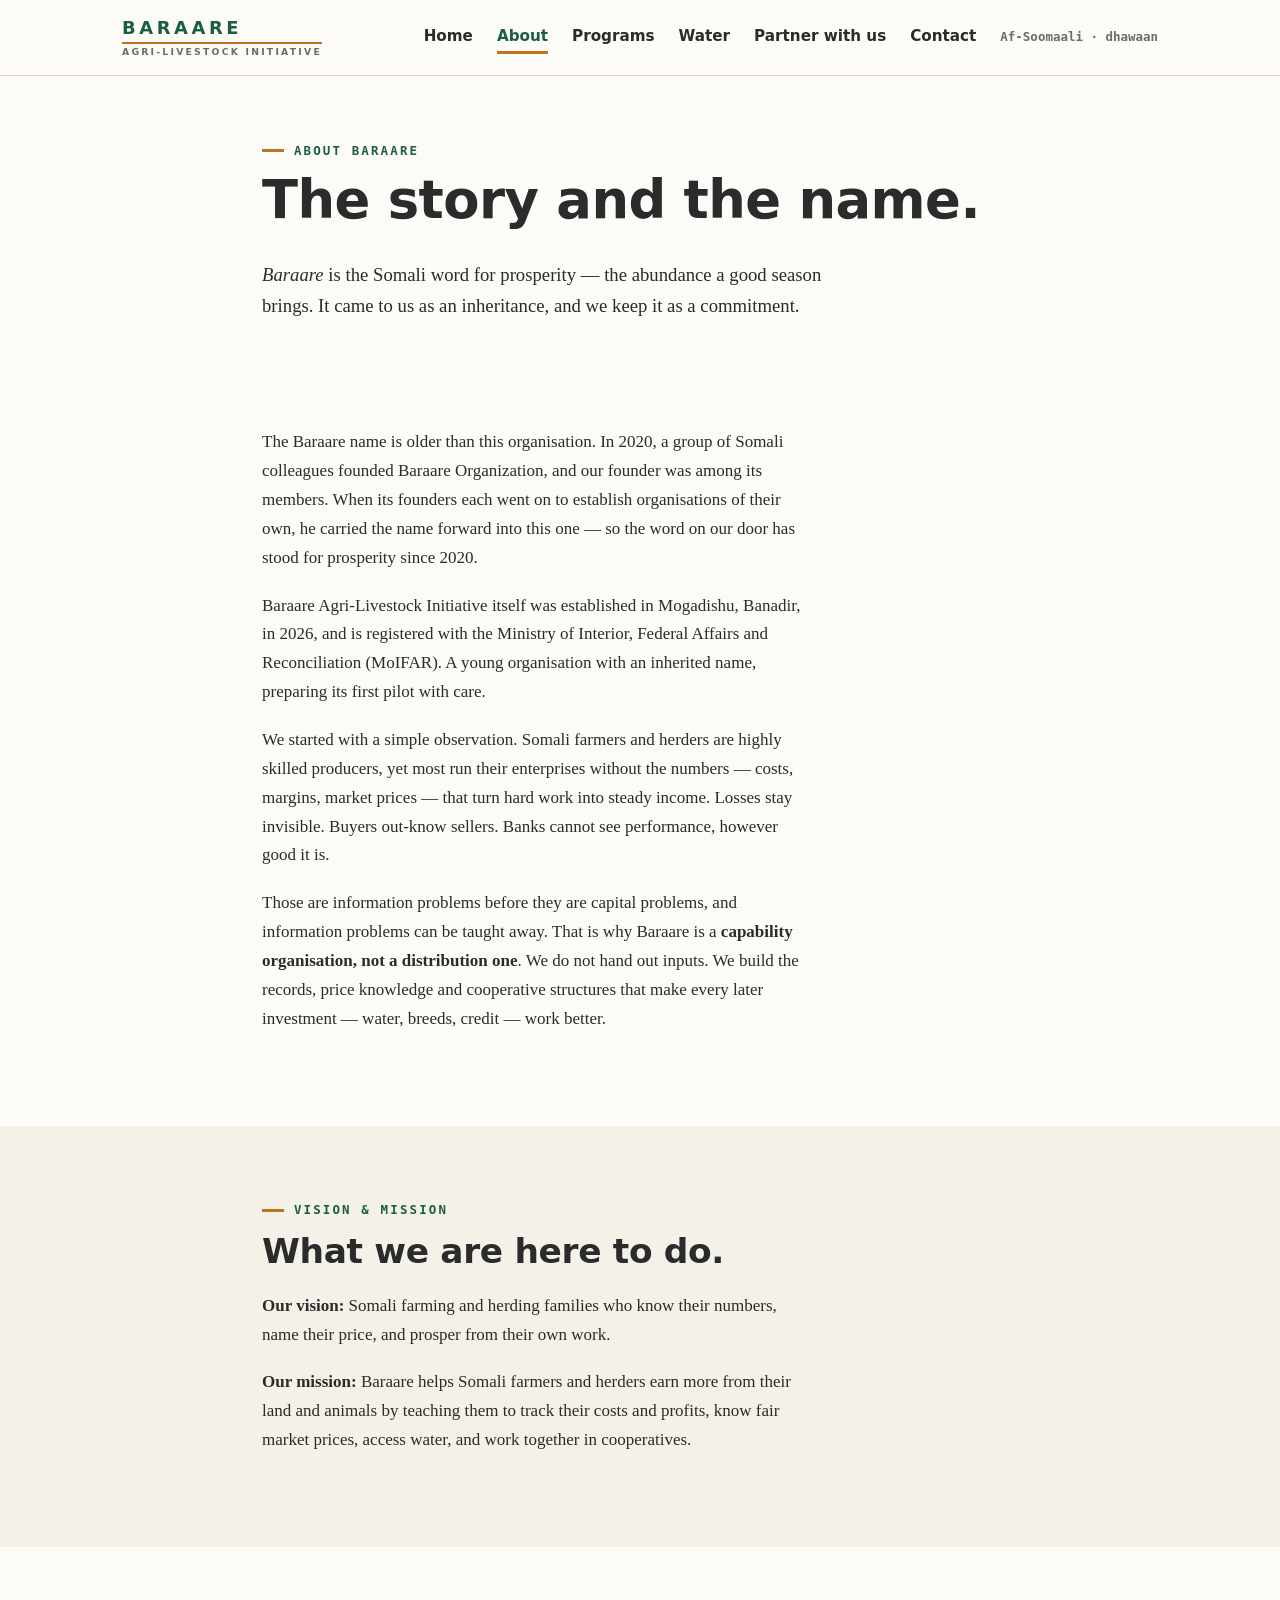
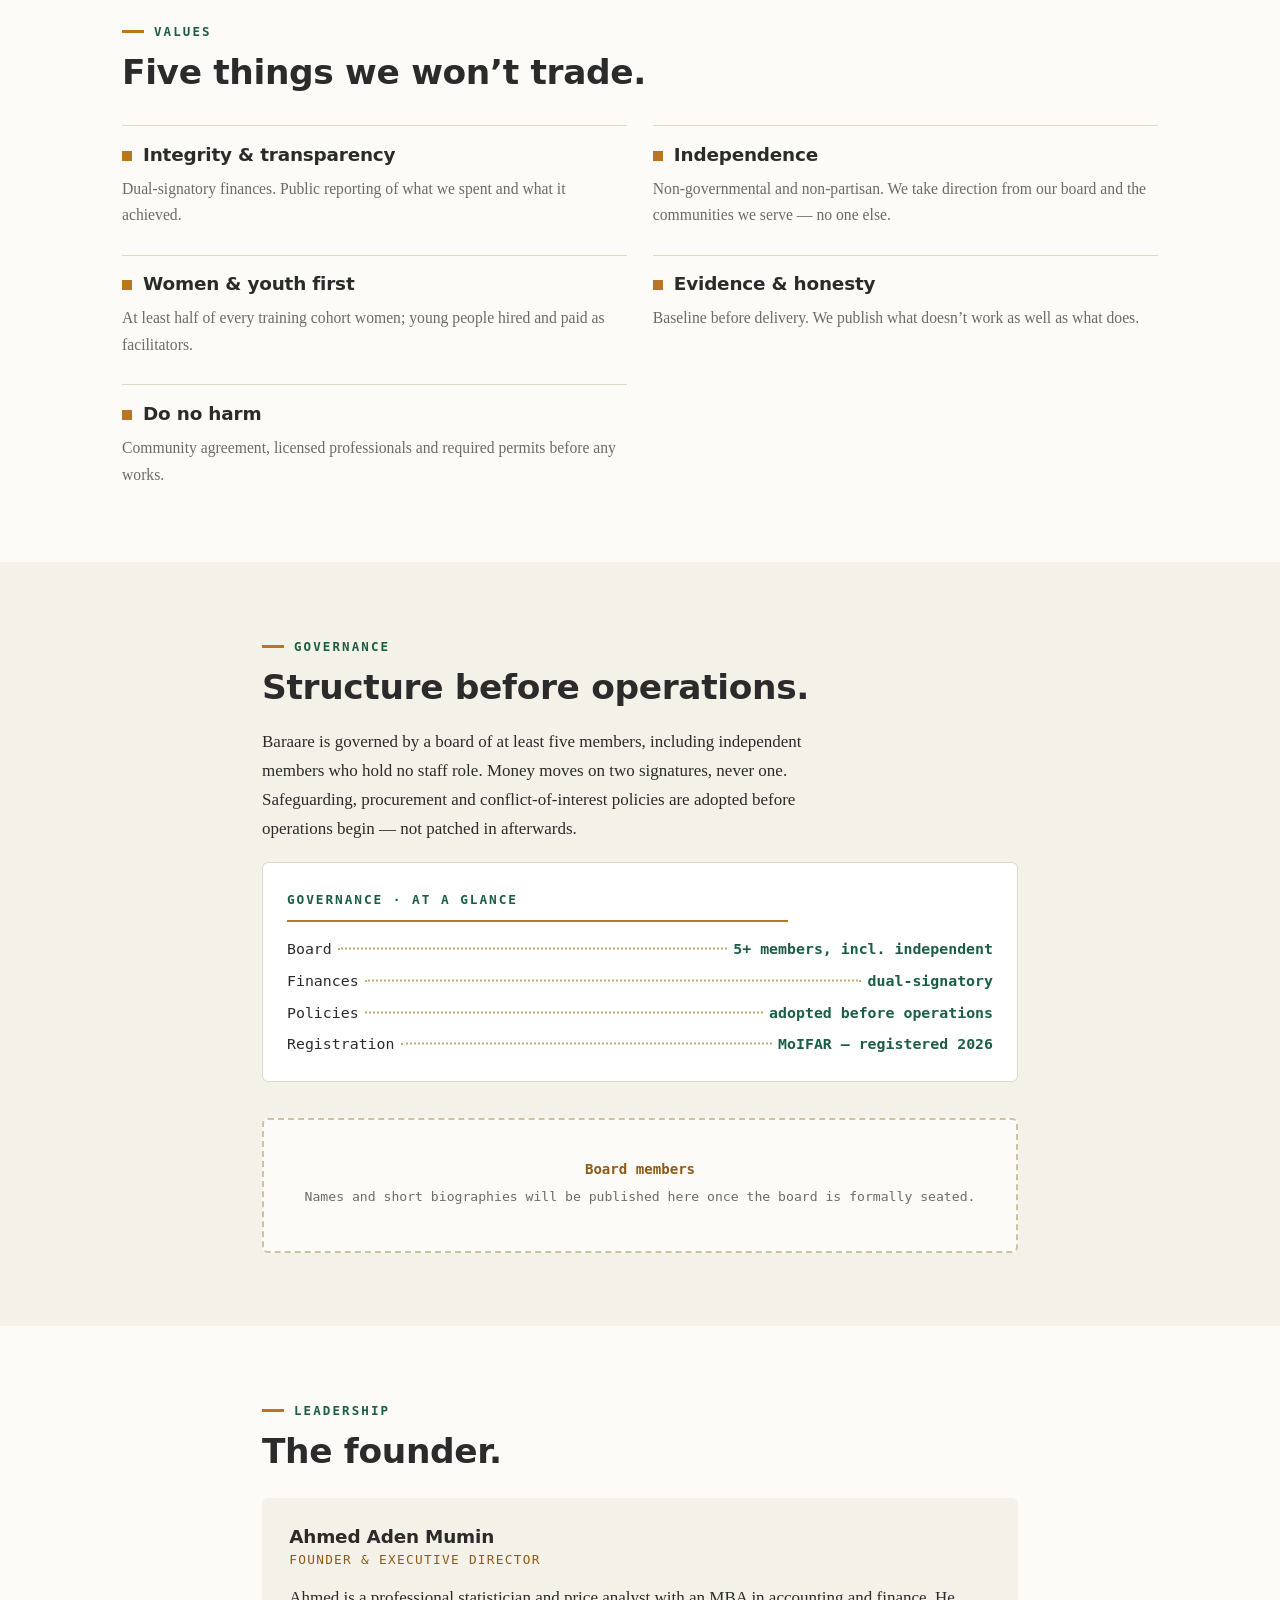
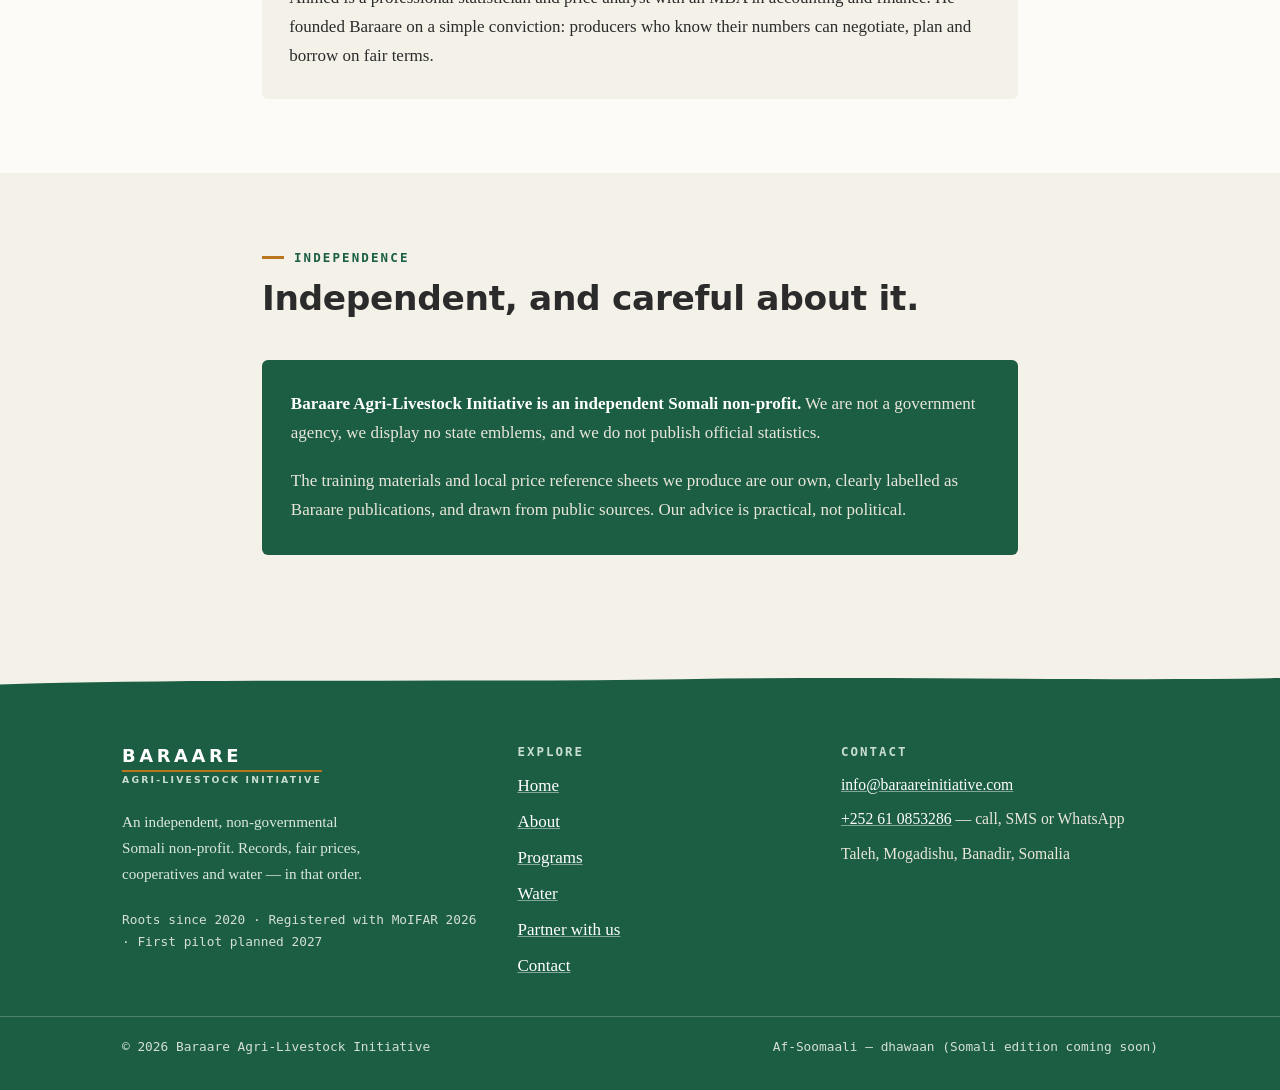
==== commit 955d9e06: "Update status: registered with MoIFAR, 2020 name heritage The organisation is now registered with th" ====
--- a/about.html
+++ b/about.html
@@ -6,12 +6,12 @@
   <meta name="viewport" content="width=device-width, initial-scale=1">
   <title>About — Baraare Agri-Livestock Initiative</title>
   <meta name="description" content="The story and the name: an independent Somali non-profit founded in Mogadishu in 2026 to help farmers and herders prosper through records, fair prices, cooperatives and water.">
-  <link rel="canonical" href="https://[DOMAIN]/about.html">
+  <link rel="canonical" href="https://baraare-website.vercel.app/about.html">
   <meta property="og:site_name" content="Baraare Agri-Livestock Initiative">
   <meta property="og:type" content="website">
   <meta property="og:title" content="About Baraare — the story and the name">
-  <meta property="og:description" content="Baraare means prosperity in Somali. An independent, non-governmental non-profit founded in Mogadishu in 2026; registration with MoIFAR in progress.">
-  <meta property="og:url" content="https://[DOMAIN]/about.html">
+  <meta property="og:description" content="Baraare means prosperity in Somali. An independent, non-governmental non-profit registered with MoIFAR in Mogadishu, 2026; a name carried since 2020.">
+  <meta property="og:url" content="https://baraare-website.vercel.app/about.html">
   <meta name="theme-color" content="#1B5E43">
   <link rel="icon" type="image/svg+xml" href="favicon.svg">
   <link rel="stylesheet" href="css/style.css">
@@ -51,16 +51,17 @@
       <div class="wrap wrap--narrow">
         <span class="eyebrow">About Baraare</span>
         <h1>The story and the name.</h1>
-        <p class="lede"><em lang="so">Baraare</em> is the Somali word for prosperity — the abundance a good season brings. We chose it as a commitment, not a decoration.</p>
+        <p class="lede"><em lang="so">Baraare</em> is the Somali word for prosperity — the abundance a good season brings. It came to us as an inheritance, and we keep it as a commitment.</p>
       </div>
     </div>
 
     <!-- ============ Story ============ -->
     <section class="band" aria-label="Our story">
       <div class="wrap wrap--narrow">
-        <!-- When the certificate is issued, replace the sentence below with:
-             "We are registered with the Ministry of Interior, Federal Affairs and Reconciliation (MoIFAR), certificate no. [MOIFAR CERTIFICATE NUMBER]." -->
-        <p>Baraare Agri-Livestock Initiative was founded in Mogadishu, Banadir, in 2026. Our registration with the Ministry of Interior, Federal Affairs and Reconciliation (MoIFAR) is in progress, and we will publish the certificate number on this page as soon as it is issued. Until then, this site says exactly what we are: a new organisation preparing its first pilot with care.</p>
+        <p>The Baraare name is older than this organisation. In 2020, a group of Somali colleagues founded Baraare Organization, and our founder was among its members. When its founders each went on to establish organisations of their own, he carried the name forward into this one — so the word on our door has stood for prosperity since 2020.</p>
+        <!-- When ready, add the certificate number to the sentence below:
+             "...(MoIFAR), certificate no. 12345." -->
+        <p>Baraare Agri-Livestock Initiative itself was established in Mogadishu, Banadir, in 2026, and is registered with the Ministry of Interior, Federal Affairs and Reconciliation (MoIFAR). A young organisation with an inherited name, preparing its first pilot with care.</p>
         <p>We started with a simple observation. Somali farmers and herders are highly skilled producers, yet most run their enterprises without the numbers — costs, margins, market prices — that turn hard work into steady income. Losses stay invisible. Buyers out-know sellers. Banks cannot see performance, however good it is.</p>
         <p>Those are information problems before they are capital problems, and information problems can be taught away. That is why Baraare is a <strong>capability organisation, not a distribution one</strong>. We do not hand out inputs. We build the records, price knowledge and cooperative structures that make every later investment — water, breeds, credit — work better.</p>
       </div>
@@ -117,11 +118,11 @@
           <div class="lrow"><span class="lterm">Board</span><span class="ldots" aria-hidden="true"></span><span class="lval">5+ members, incl. independent</span></div>
           <div class="lrow"><span class="lterm">Finances</span><span class="ldots" aria-hidden="true"></span><span class="lval">dual-signatory</span></div>
           <div class="lrow"><span class="lterm">Policies</span><span class="ldots" aria-hidden="true"></span><span class="lval">adopted before operations</span></div>
-          <div class="lrow"><span class="lterm">Registration</span><span class="ldots" aria-hidden="true"></span><span class="lval">MoIFAR — in progress</span></div>
+          <div class="lrow"><span class="lterm">Registration</span><span class="ldots" aria-hidden="true"></span><span class="lval">MoIFAR — registered 2026</span></div>
         </div>
         <div class="ph-block">
-          <p>[BOARD MEMBER NAMES AND SHORT BIOS]</p>
-          <p class="ph-note">To be published here once registration is complete.</p>
+          <p>Board members</p>
+          <p class="ph-note">Names and short biographies will be published here once the board is formally seated.</p>
         </div>
       </div>
     </section>
@@ -166,7 +167,7 @@
           <span class="wordmark-desc">Agri-Livestock Initiative</span>
         </span>
         <p class="footer-tag">An independent, non-governmental Somali non-profit. Records, fair prices, cooperatives and water — in that order.</p>
-        <p class="footer-status">Founded 2026 · Registration in progress · First pilot planned 2027</p>
+        <p class="footer-status">Roots since 2020 · Registered with MoIFAR 2026 · First pilot planned 2027</p>
       </div>
       <nav class="footer-nav" aria-label="Footer">
         <h3>Explore</h3>
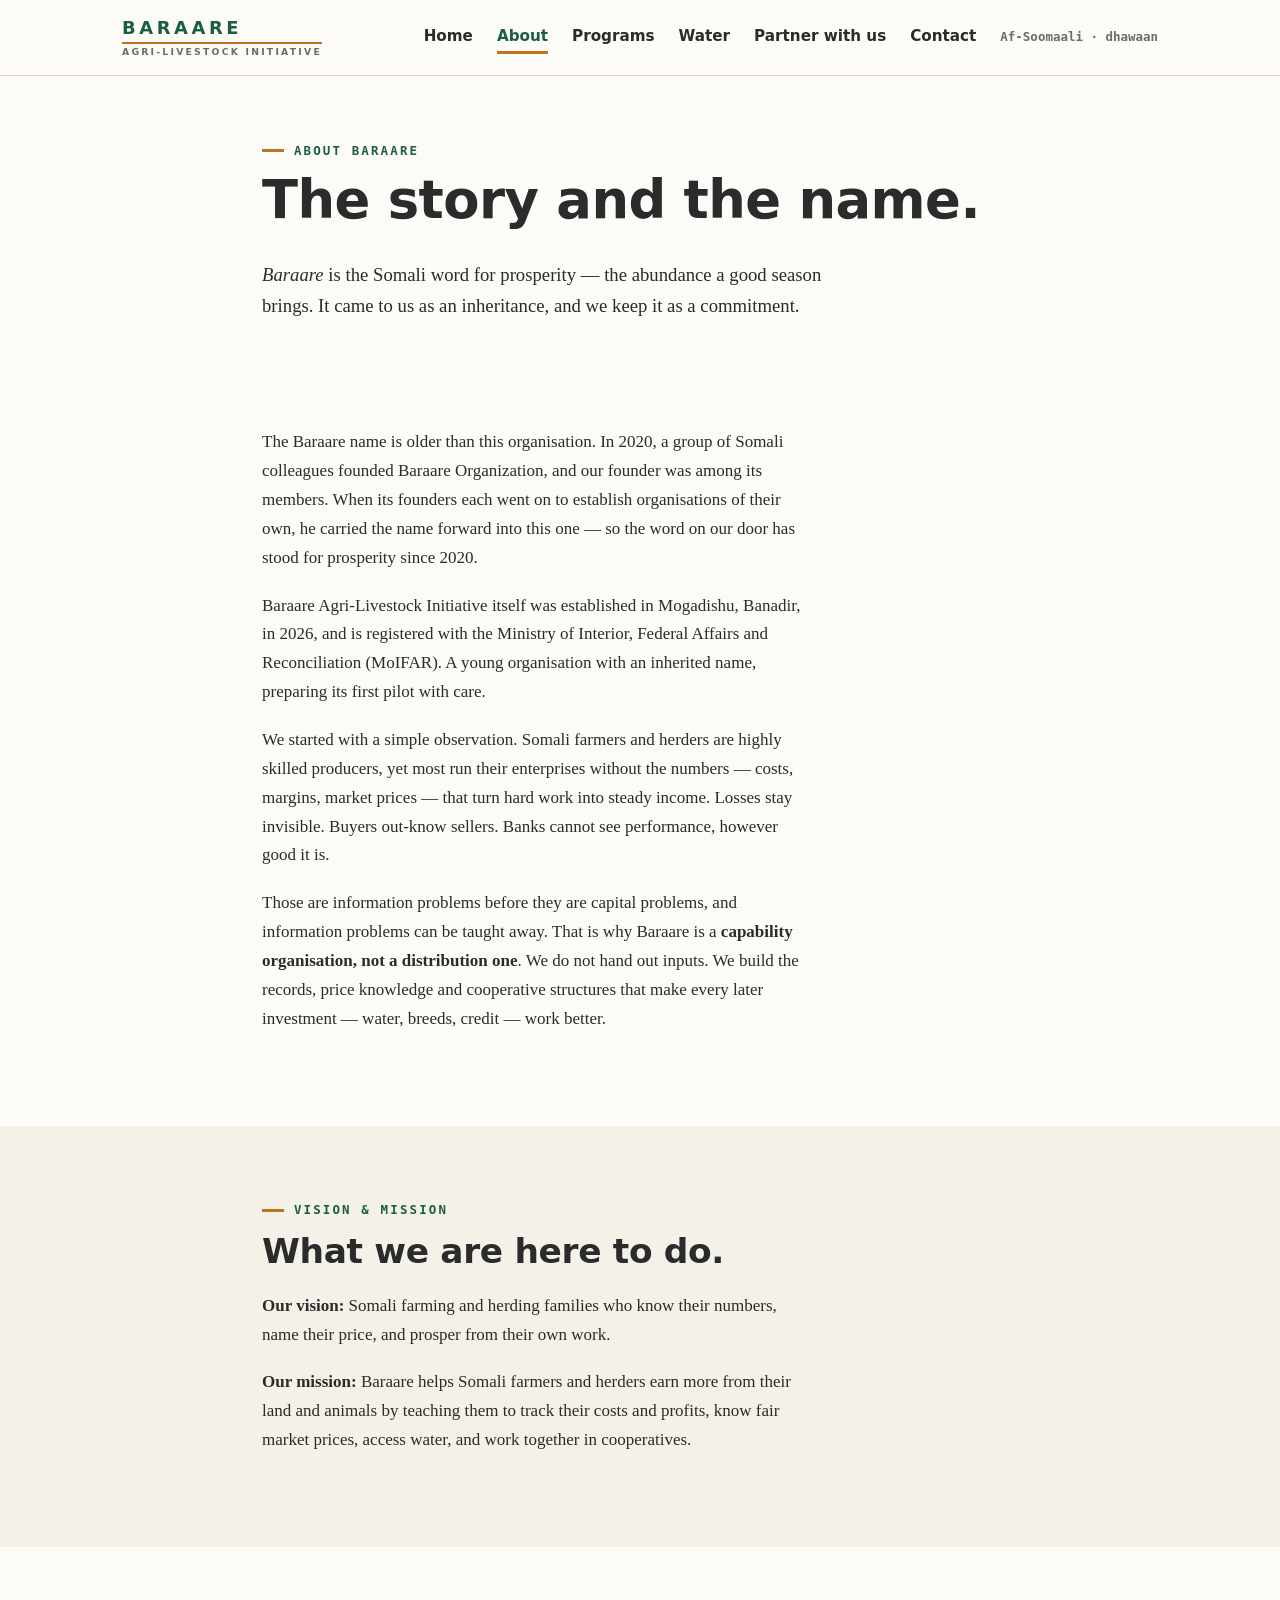
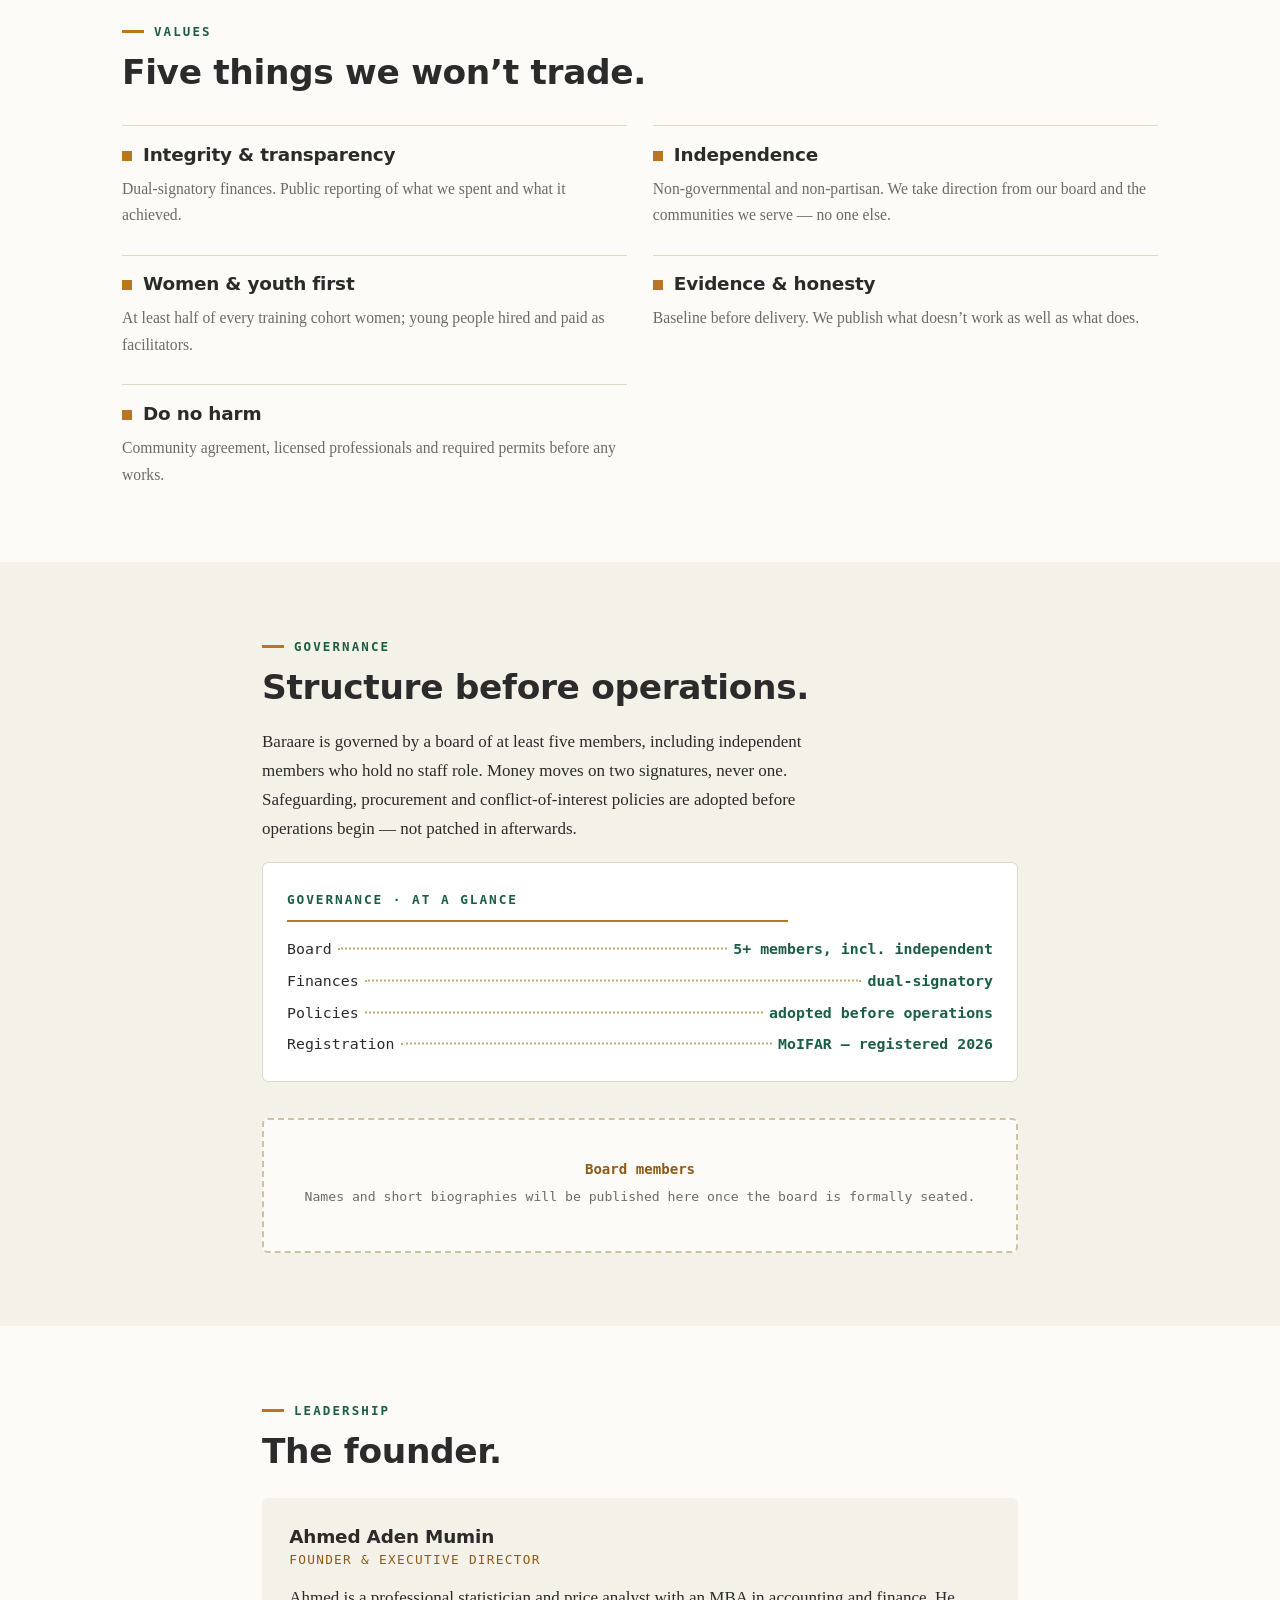
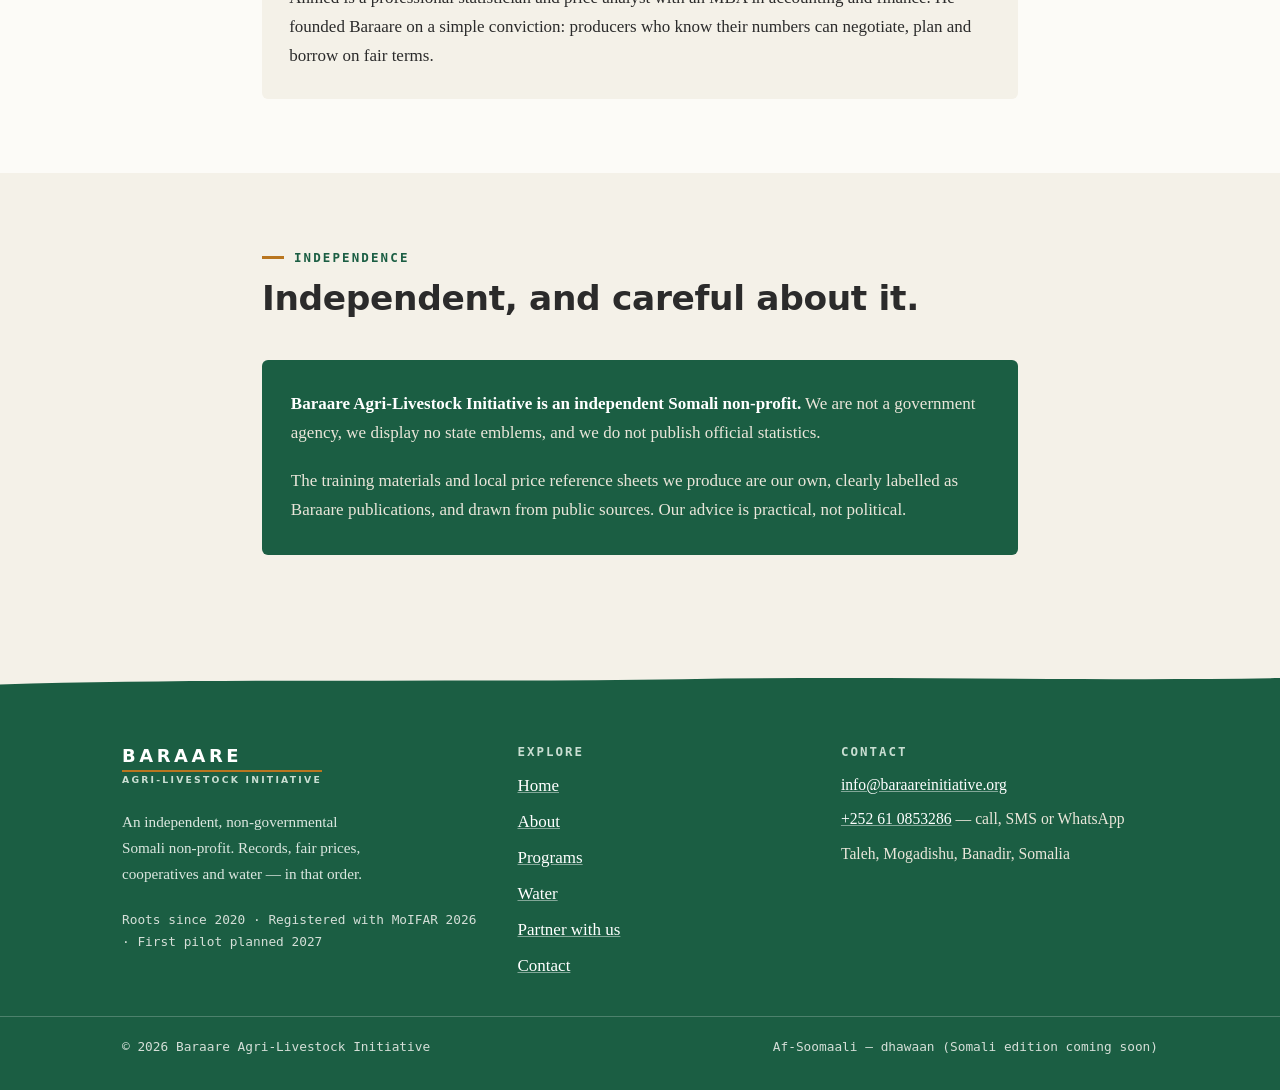
==== commit 952e715a: "Move site to baraareinitiative.org Point the canonical and og:url tags, sitemap.xml and robots.txt a" ====
--- a/about.html
+++ b/about.html
@@ -6,12 +6,12 @@
   <meta name="viewport" content="width=device-width, initial-scale=1">
   <title>About — Baraare Agri-Livestock Initiative</title>
   <meta name="description" content="The story and the name: an independent Somali non-profit founded in Mogadishu in 2026 to help farmers and herders prosper through records, fair prices, cooperatives and water.">
-  <link rel="canonical" href="https://baraare-website.vercel.app/about.html">
+  <link rel="canonical" href="https://baraareinitiative.org/about.html">
   <meta property="og:site_name" content="Baraare Agri-Livestock Initiative">
   <meta property="og:type" content="website">
   <meta property="og:title" content="About Baraare — the story and the name">
   <meta property="og:description" content="Baraare means prosperity in Somali. An independent, non-governmental non-profit registered with MoIFAR in Mogadishu, 2026; a name carried since 2020.">
-  <meta property="og:url" content="https://baraare-website.vercel.app/about.html">
+  <meta property="og:url" content="https://baraareinitiative.org/about.html">
   <meta name="theme-color" content="#1B5E43">
   <link rel="icon" type="image/svg+xml" href="favicon.svg">
   <link rel="stylesheet" href="css/style.css">
@@ -182,7 +182,7 @@
       </nav>
       <div class="footer-contact">
         <h3>Contact</h3>
-        <p><a href="mailto:info@baraareinitiative.com">info@baraareinitiative.com</a></p>
+        <p><a href="mailto:info@baraareinitiative.org">info@baraareinitiative.org</a></p>
         <p><a href="tel:+252610853286">+252 61 0853286</a> — call, SMS or WhatsApp</p>
         <p>Taleh, Mogadishu, Banadir, Somalia</p>
       </div>
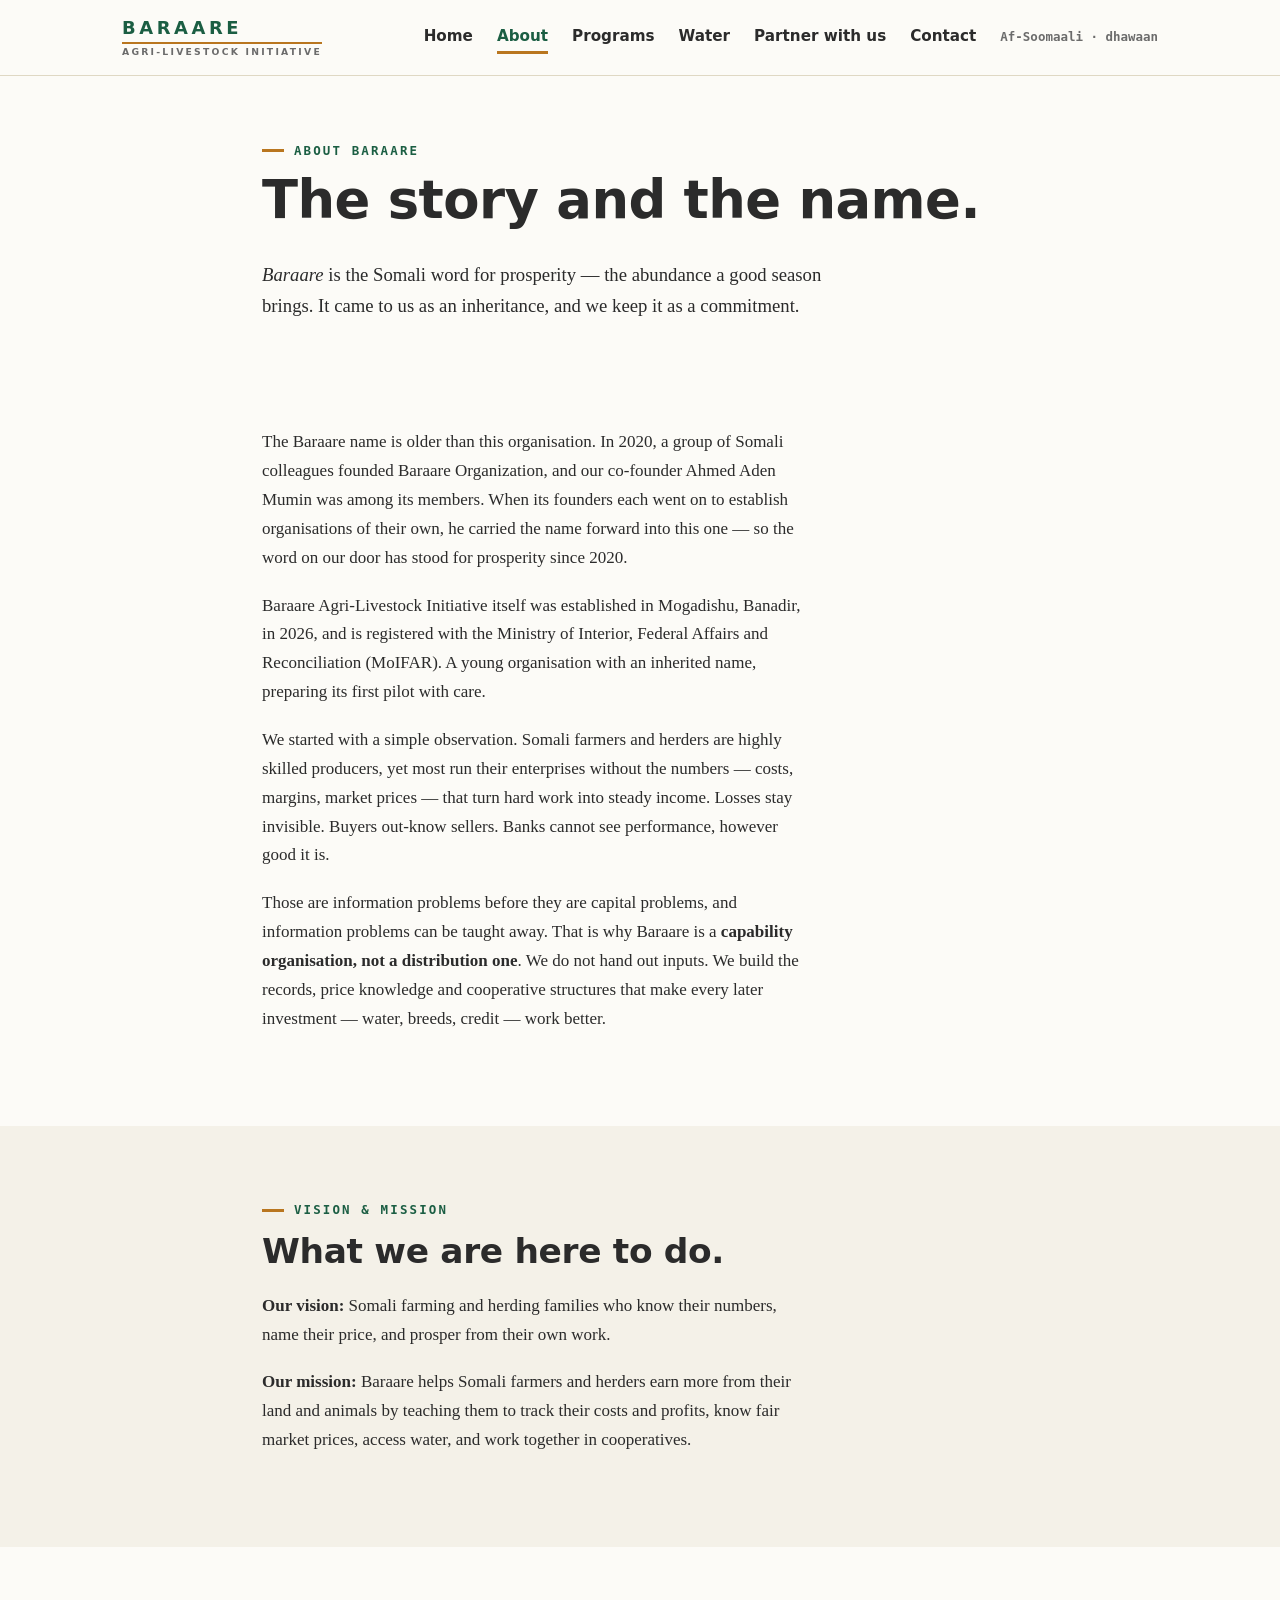
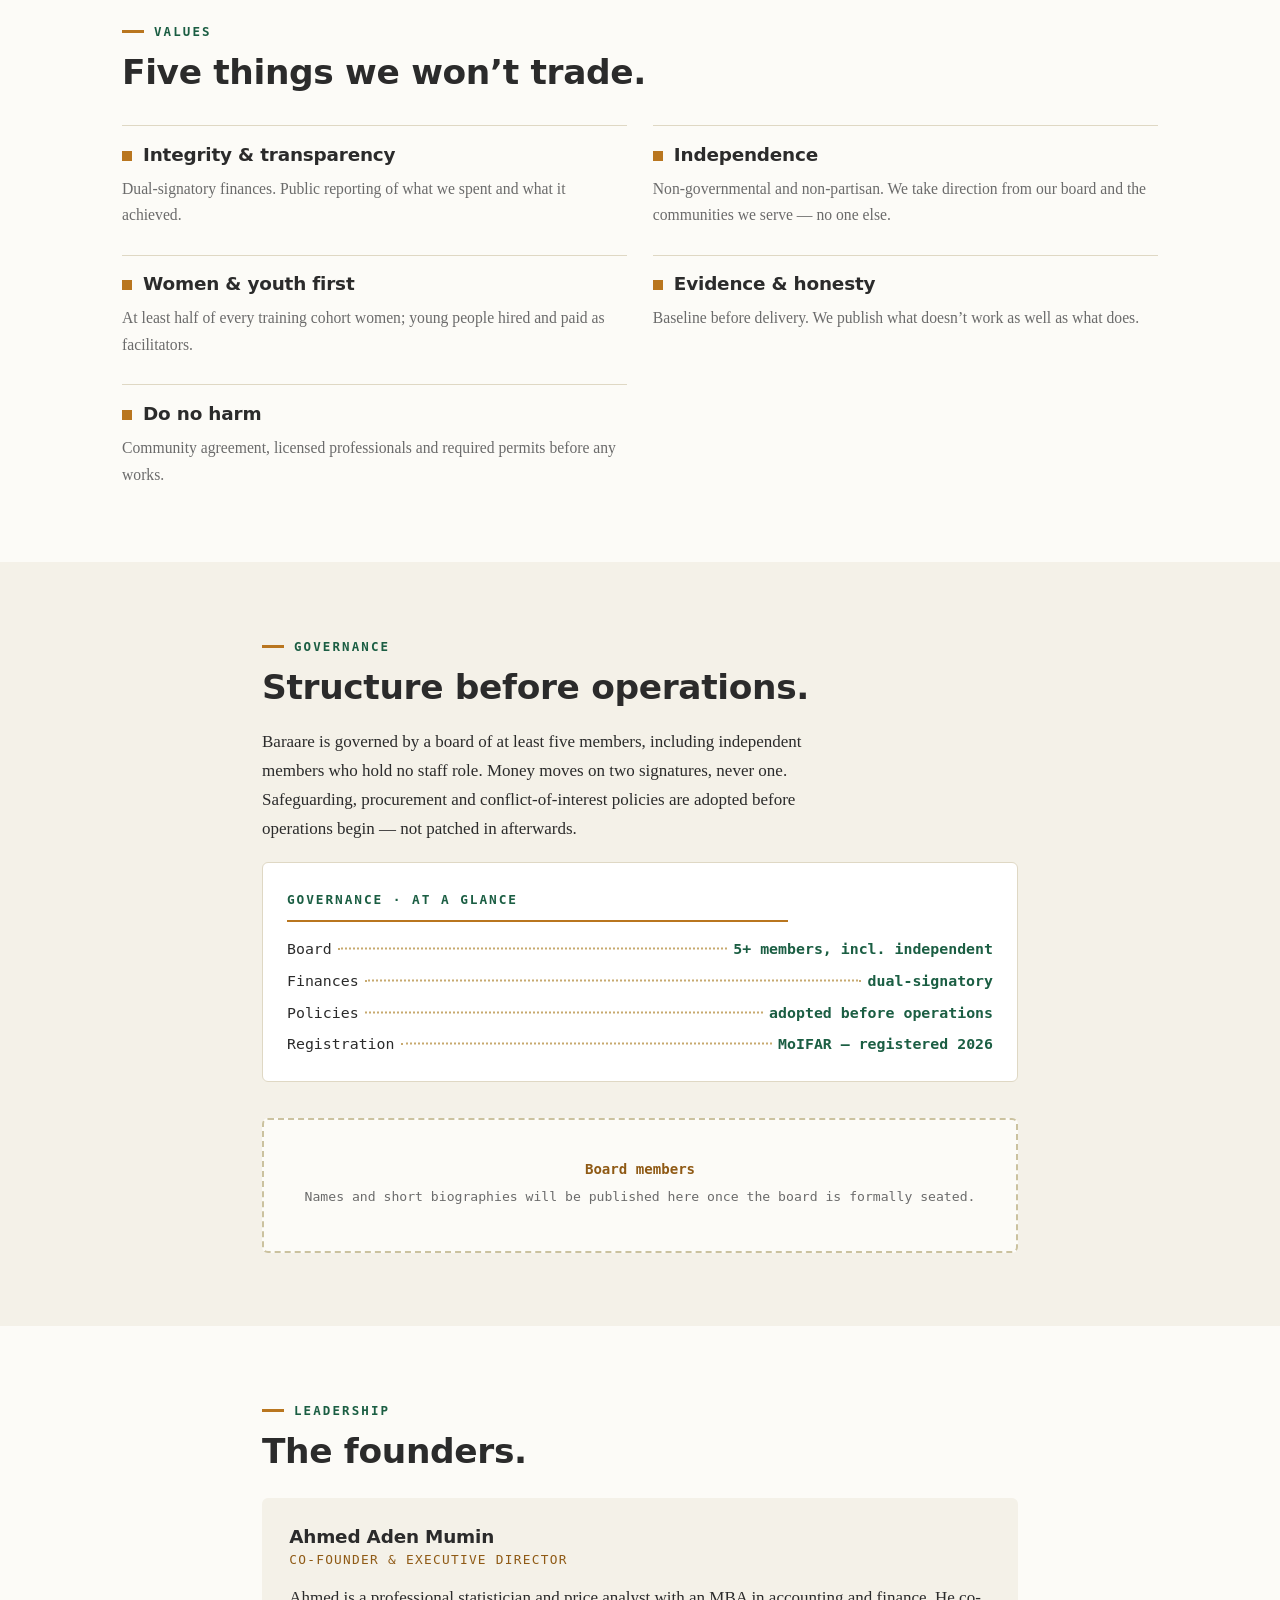
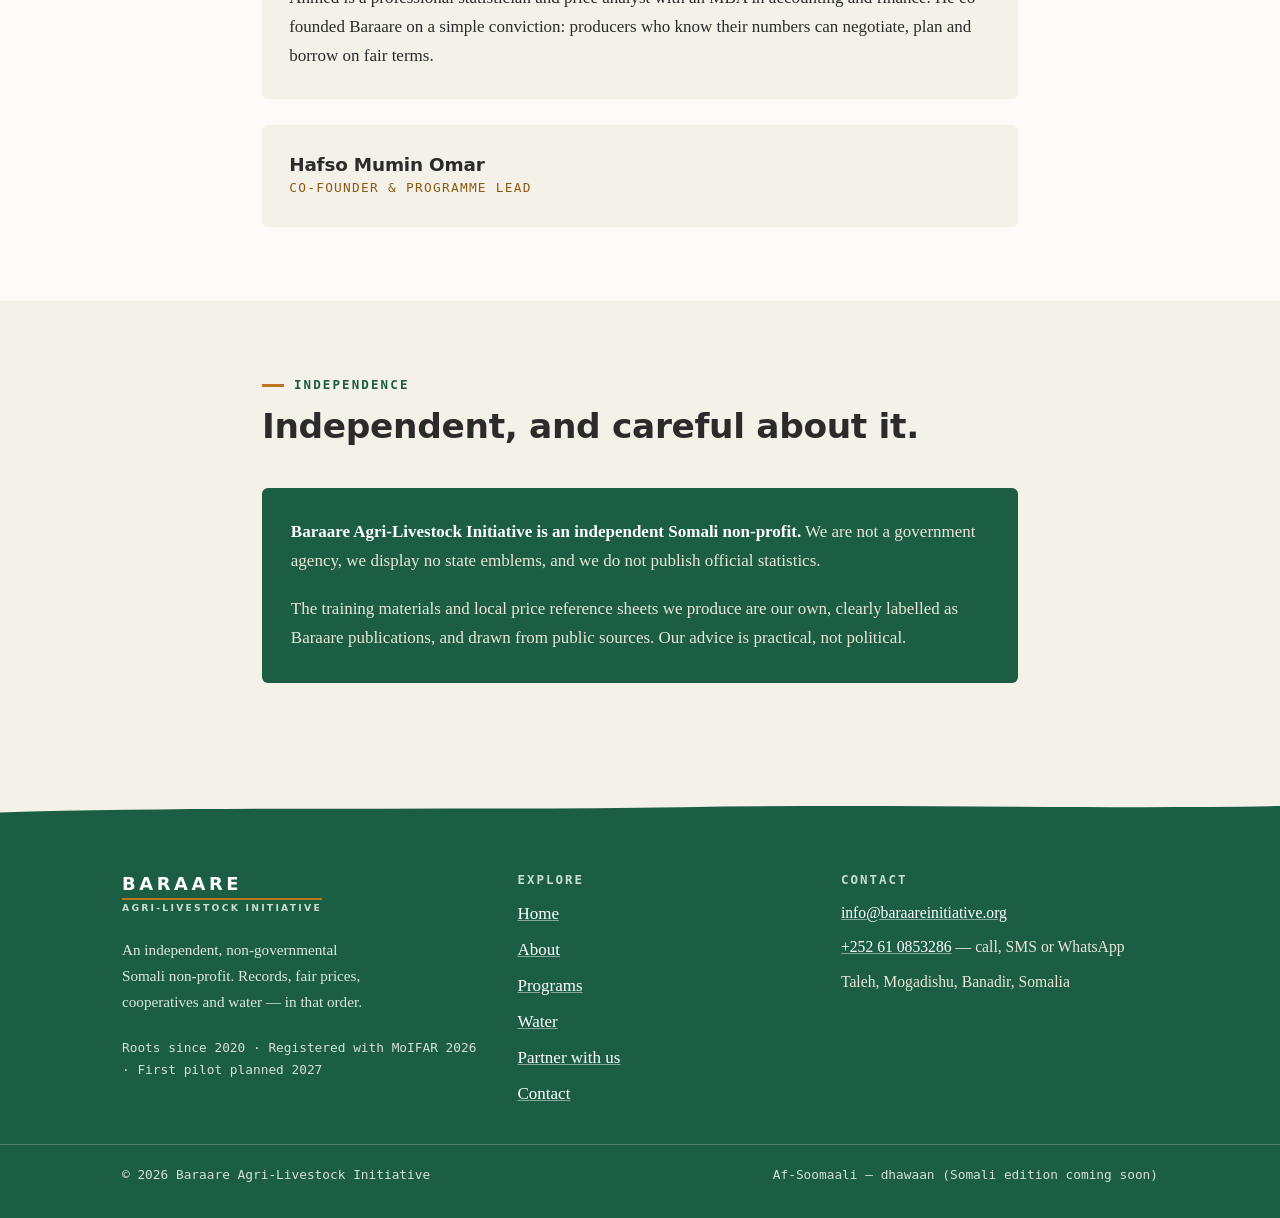
==== commit b2110bb8: "Add Hafso Mumin Omar as co-founder and Programme Lead About page now lists both founders: Ahmed Aden" ====
--- a/about.html
+++ b/about.html
@@ -58,7 +58,7 @@
     <!-- ============ Story ============ -->
     <section class="band" aria-label="Our story">
       <div class="wrap wrap--narrow">
-        <p>The Baraare name is older than this organisation. In 2020, a group of Somali colleagues founded Baraare Organization, and our founder was among its members. When its founders each went on to establish organisations of their own, he carried the name forward into this one — so the word on our door has stood for prosperity since 2020.</p>
+        <p>The Baraare name is older than this organisation. In 2020, a group of Somali colleagues founded Baraare Organization, and our co-founder Ahmed Aden Mumin was among its members. When its founders each went on to establish organisations of their own, he carried the name forward into this one — so the word on our door has stood for prosperity since 2020.</p>
         <!-- When ready, add the certificate number to the sentence below:
              "...(MoIFAR), certificate no. 12345." -->
         <p>Baraare Agri-Livestock Initiative itself was established in Mogadishu, Banadir, in 2026, and is registered with the Ministry of Interior, Federal Affairs and Reconciliation (MoIFAR). A young organisation with an inherited name, preparing its first pilot with care.</p>
@@ -131,11 +131,15 @@
     <section class="band" aria-labelledby="founder-title">
       <div class="wrap wrap--narrow">
         <span class="eyebrow">Leadership</span>
-        <h2 id="founder-title">The founder.</h2>
+        <h2 id="founder-title">The founders.</h2>
         <div class="founder-card">
           <h3>Ahmed Aden Mumin</h3>
-          <span class="founder-role">Founder &amp; Executive Director</span>
-          <p>Ahmed is a professional statistician and price analyst with an MBA in accounting and finance. He founded Baraare on a simple conviction: producers who know their numbers can negotiate, plan and borrow on fair terms.</p>
+          <span class="founder-role">Co-founder &amp; Executive Director</span>
+          <p>Ahmed is a professional statistician and price analyst with an MBA in accounting and finance. He co-founded Baraare on a simple conviction: producers who know their numbers can negotiate, plan and borrow on fair terms.</p>
+        </div>
+        <div class="founder-card">
+          <h3>Hafso Mumin Omar</h3>
+          <span class="founder-role">Co-founder &amp; Programme Lead</span>
         </div>
       </div>
     </section>
--- a/css/style.css
+++ b/css/style.css
@@ -675,6 +675,8 @@
 
 .founder-card p { max-width: none; margin-bottom: 0; }
 
+.founder-role:last-child { margin-bottom: 0; }
+
 /* ---------- Programs: phases ---------- */
 
 .phase {
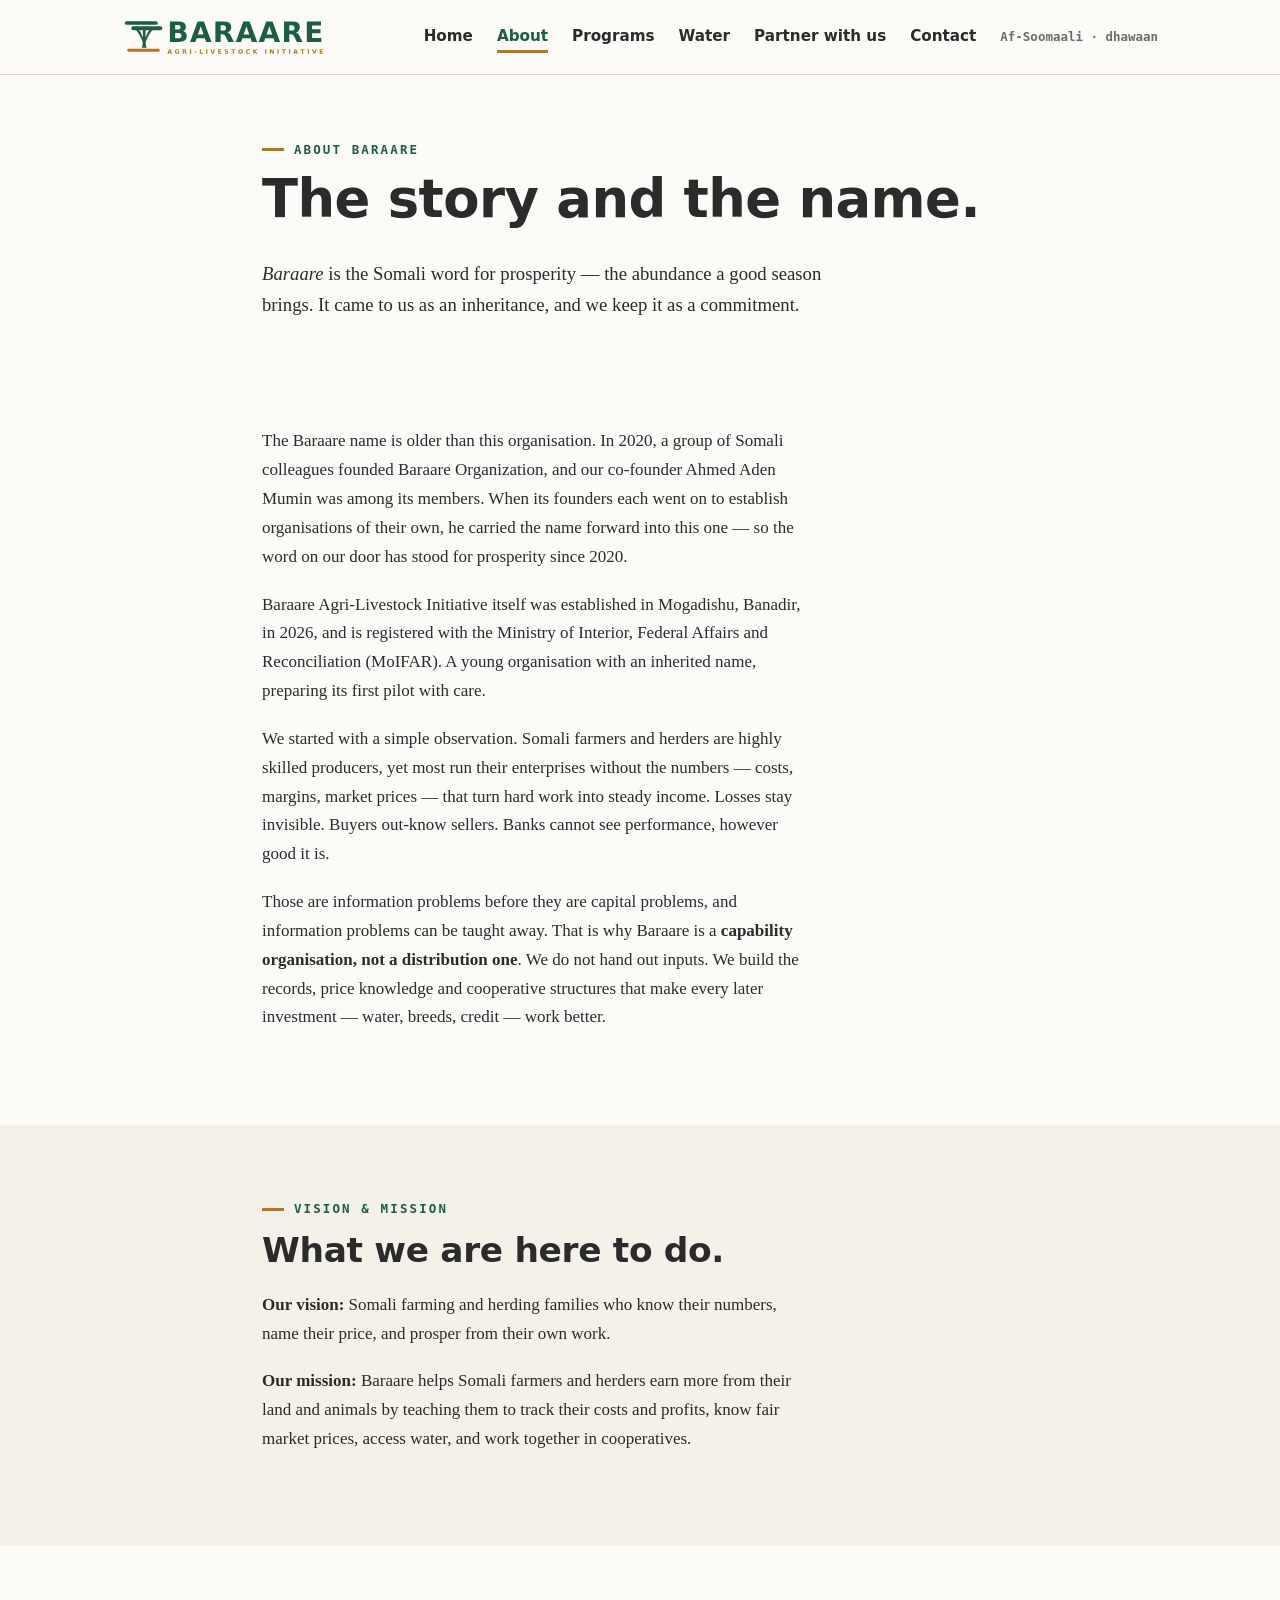
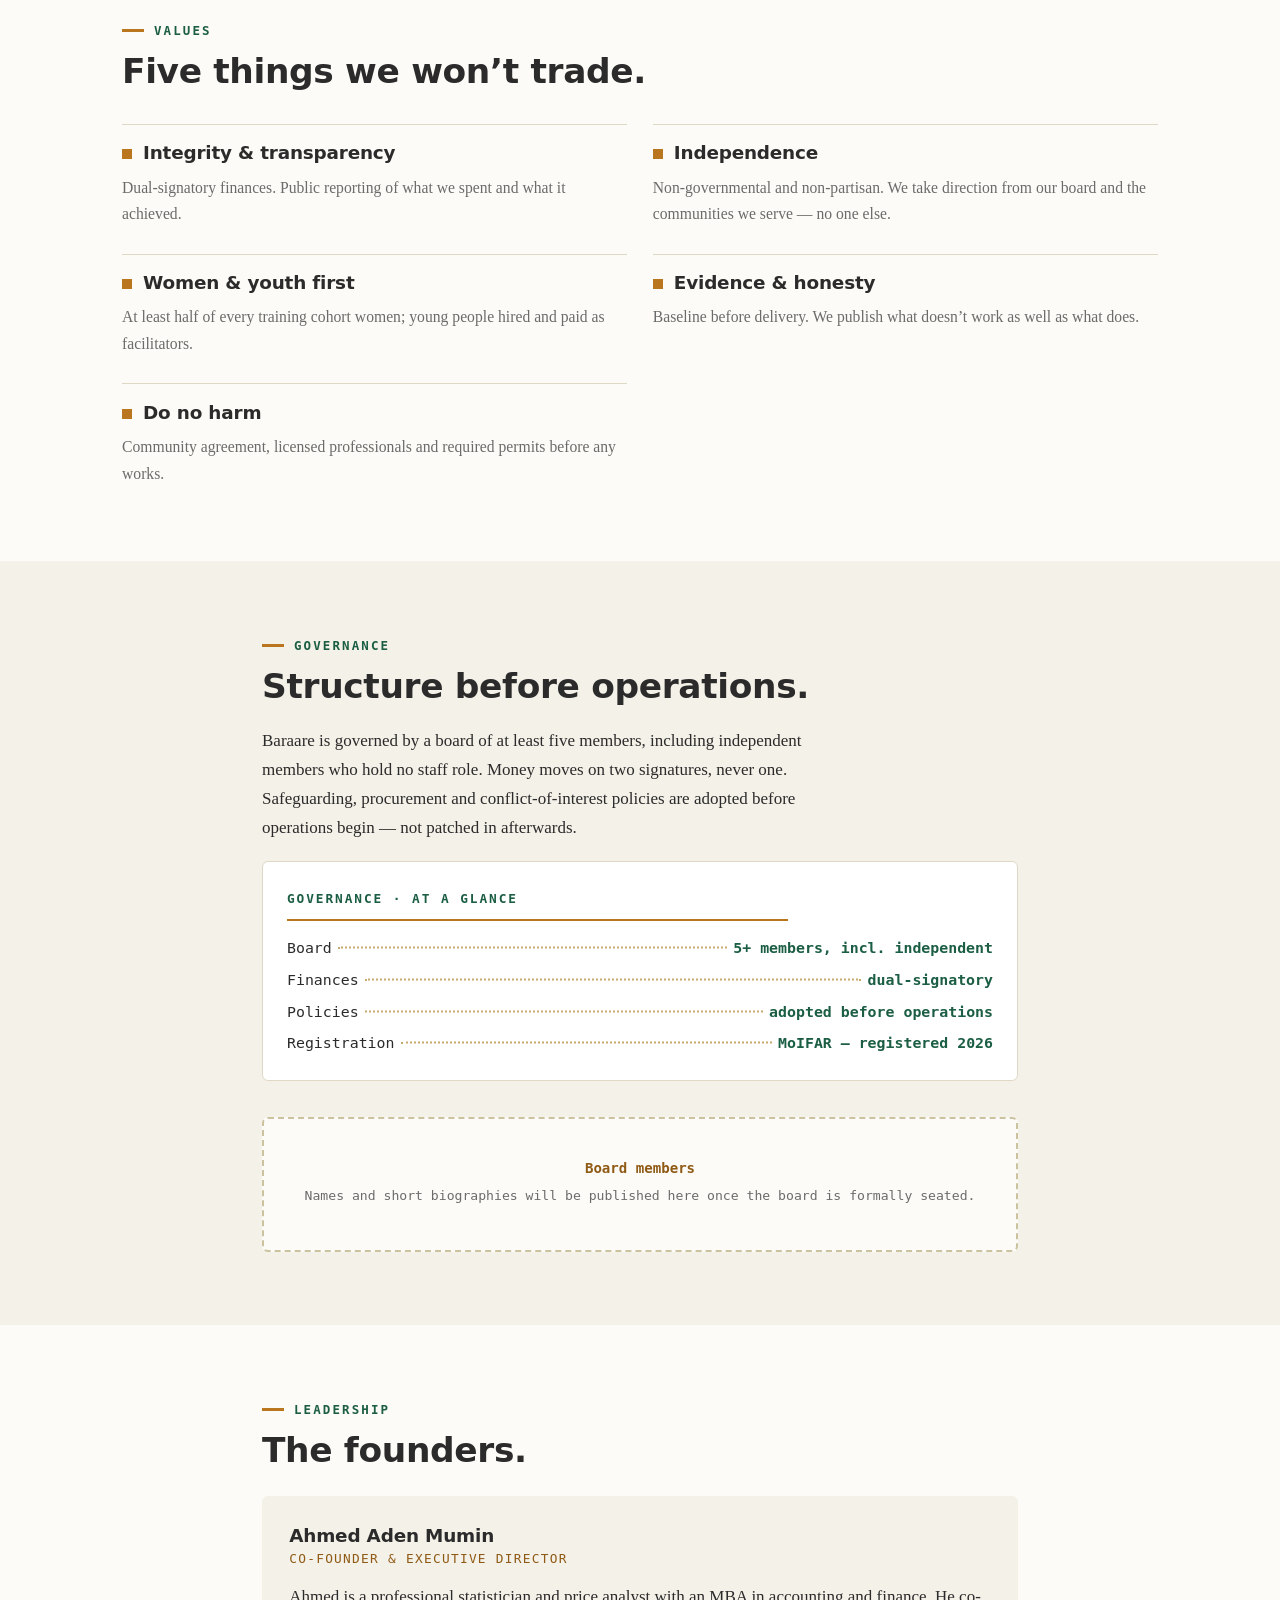
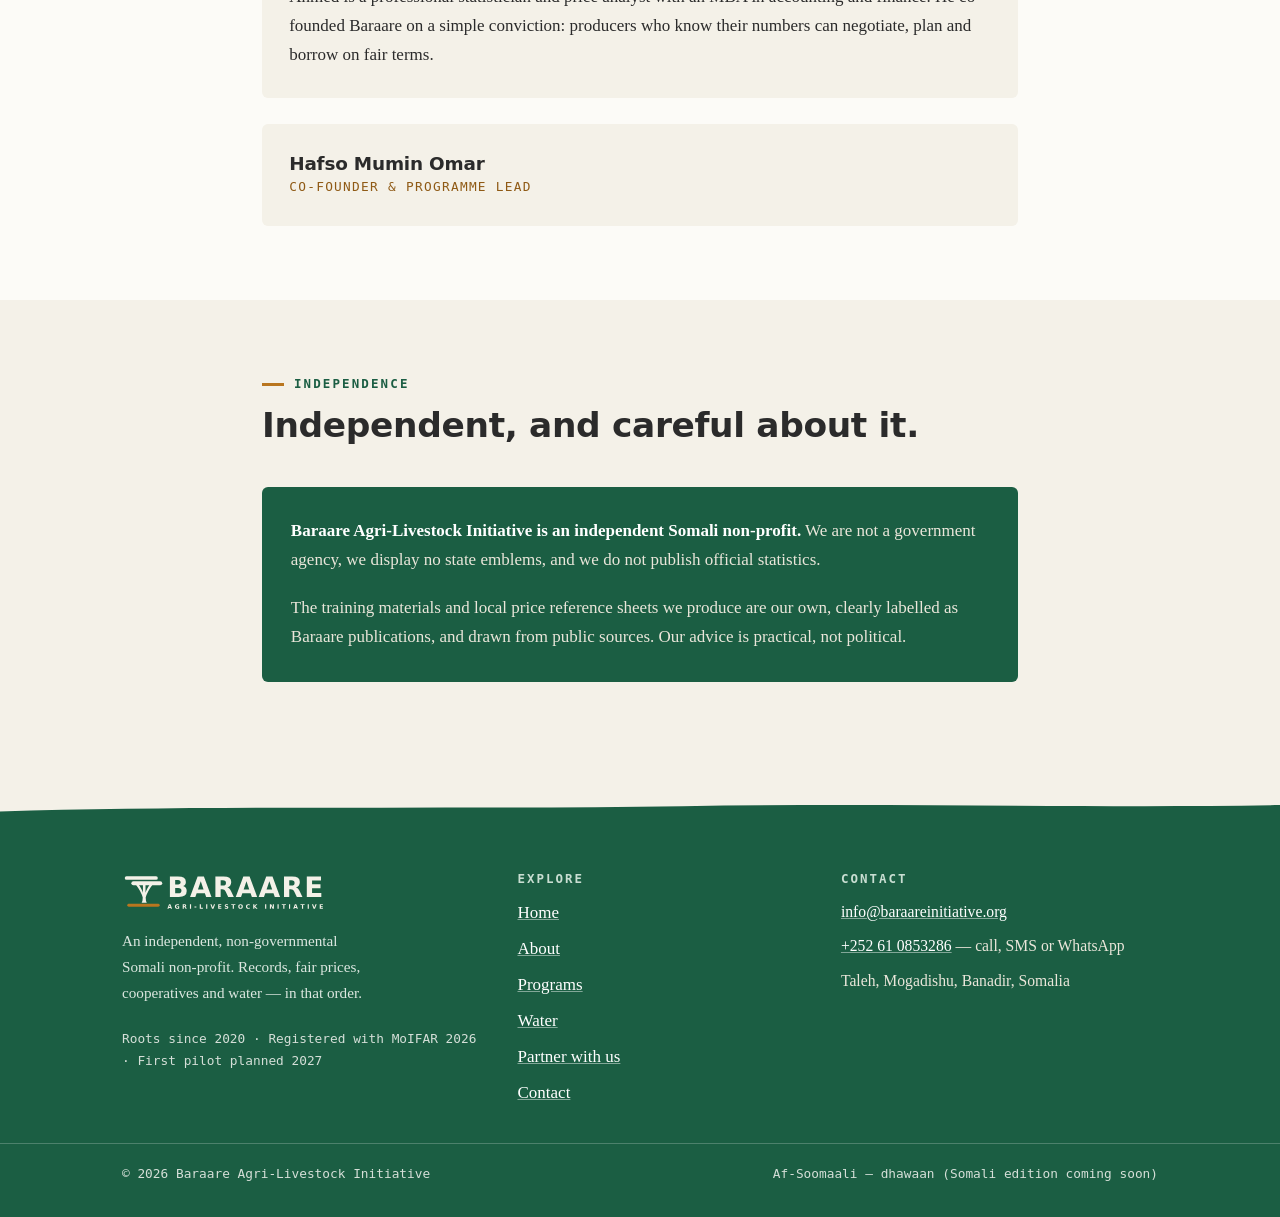
==== commit 72b361b2: "Use the new Baraare logo from the logo kit Header shows the full-colour horizontal lockup and the fo" ====
--- a/about.html
+++ b/about.html
@@ -13,7 +13,9 @@
   <meta property="og:description" content="Baraare means prosperity in Somali. An independent, non-governmental non-profit registered with MoIFAR in Mogadishu, 2026; a name carried since 2020.">
   <meta property="og:url" content="https://baraareinitiative.org/about.html">
   <meta name="theme-color" content="#1B5E43">
+  <link rel="icon" href="favicon.ico" sizes="32x32">
   <link rel="icon" type="image/svg+xml" href="favicon.svg">
+  <link rel="apple-touch-icon" href="apple-touch-icon.png">
   <link rel="stylesheet" href="css/style.css">
   <script src="js/nav.js" defer></script>
 </head>
@@ -22,10 +24,7 @@
 
   <header class="site-header">
     <div class="wrap header-bar">
-      <a class="wordmark" href="index.html">
-        <span class="wordmark-name">BARAARE</span>
-        <span class="wordmark-desc">Agri-Livestock Initiative</span>
-      </a>
+      <a class="wordmark" href="index.html"><img class="logo" src="img/baraare-horizontal.svg" alt="Baraare Agri-Livestock Initiative, home" width="203" height="40"></a>
       <button class="nav-toggle" type="button" aria-expanded="false" aria-controls="site-nav">
         <span class="bars" aria-hidden="true"><span></span><span></span><span></span></span>
         Menu
@@ -166,10 +165,7 @@
   <footer class="site-footer">
     <div class="wrap footer-grid">
       <div class="footer-brand">
-        <span class="wordmark">
-          <span class="wordmark-name">BARAARE</span>
-          <span class="wordmark-desc">Agri-Livestock Initiative</span>
-        </span>
+        <img class="logo" src="img/baraare-horizontal-reversed.svg" alt="Baraare Agri-Livestock Initiative" width="203" height="40">
         <p class="footer-tag">An independent, non-governmental Somali non-profit. Records, fair prices, cooperatives and water — in that order.</p>
         <p class="footer-status">Roots since 2020 · Registered with MoIFAR 2026 · First pilot planned 2027</p>
       </div>
--- a/css/style.css
+++ b/css/style.css
@@ -888,3 +888,8 @@
 .page-intro .lede { color: var(--ink); max-width: 62ch; }
 
 @media (min-width: 980px) { .page-intro { padding: 4rem 0 .8rem; } }
+
+/* ---------- Logo (from 10_Logo_Kit; keep at least 160px wide) ---------- */
+.logo { display: block; width: auto; height: 40px; }
+.footer-brand .logo { margin-bottom: 1rem; }
+@media (max-width: 400px) { .site-header .logo { height: 36px; } }
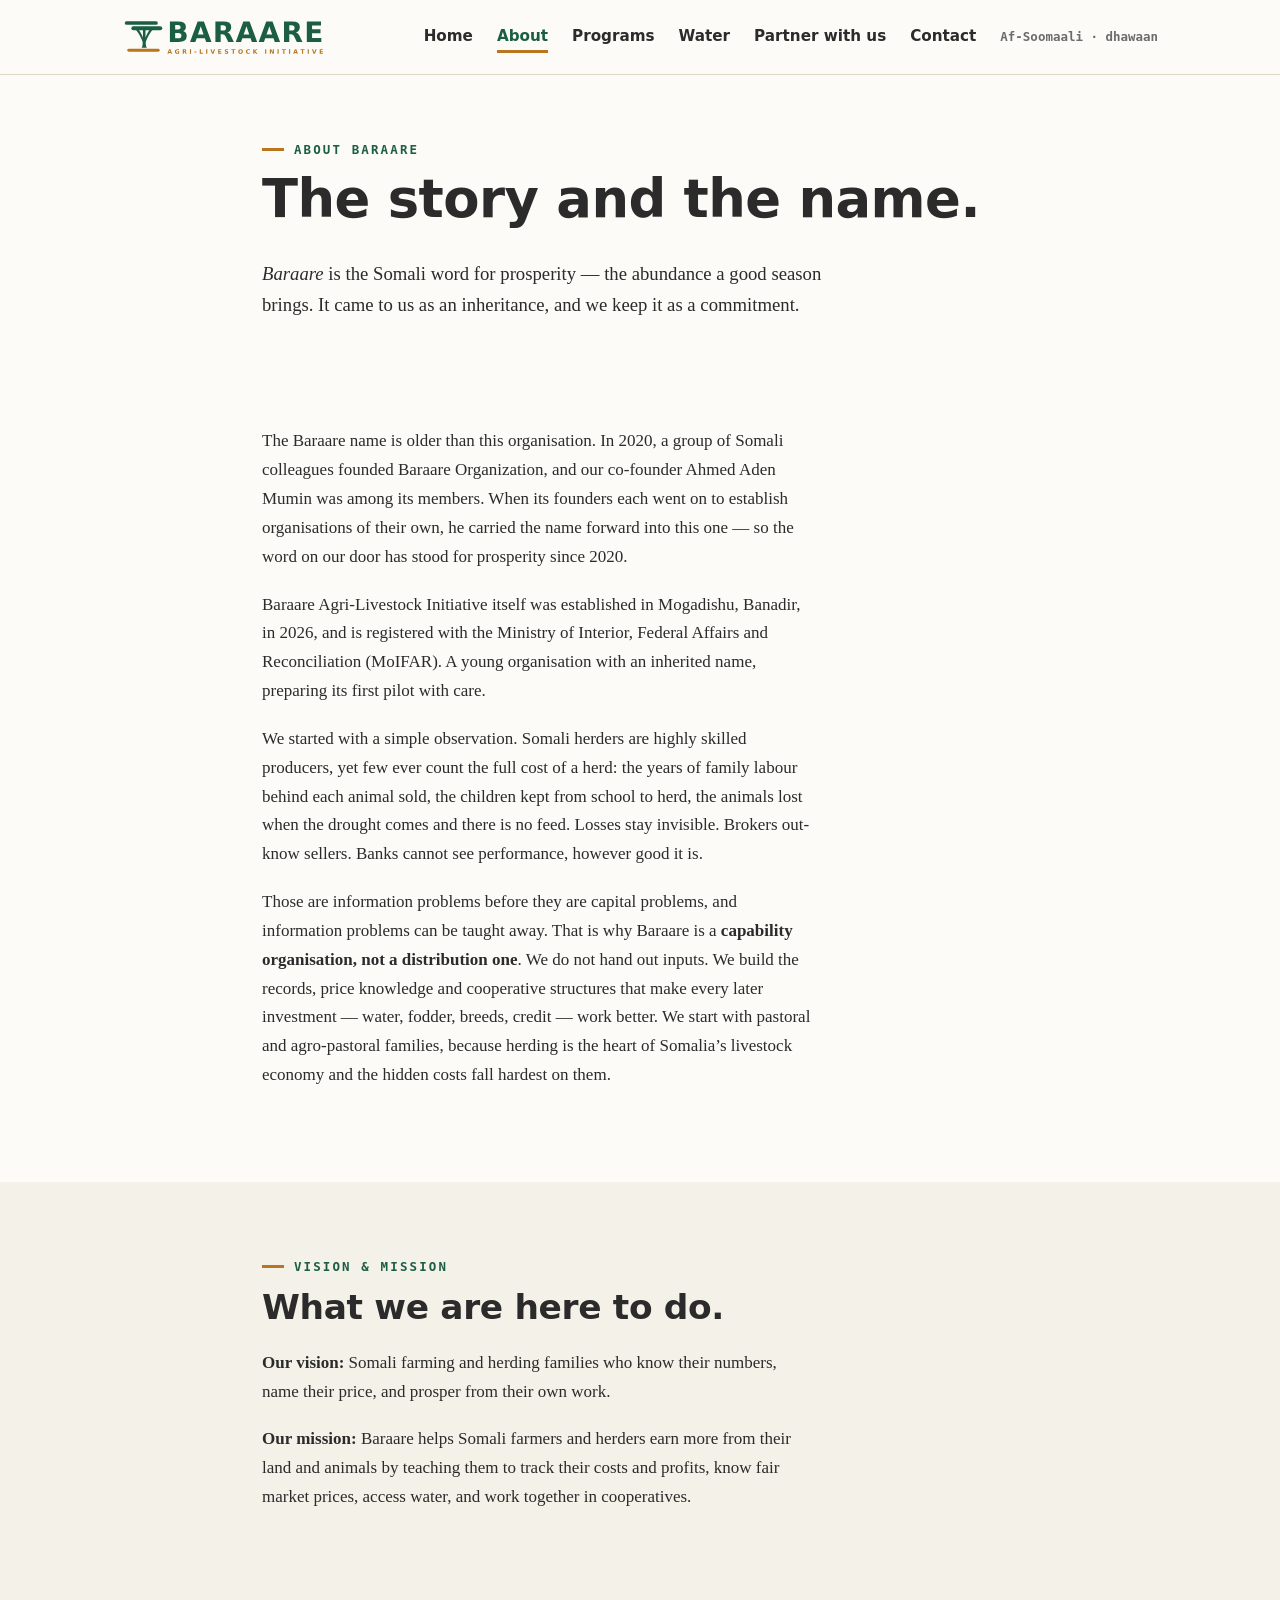
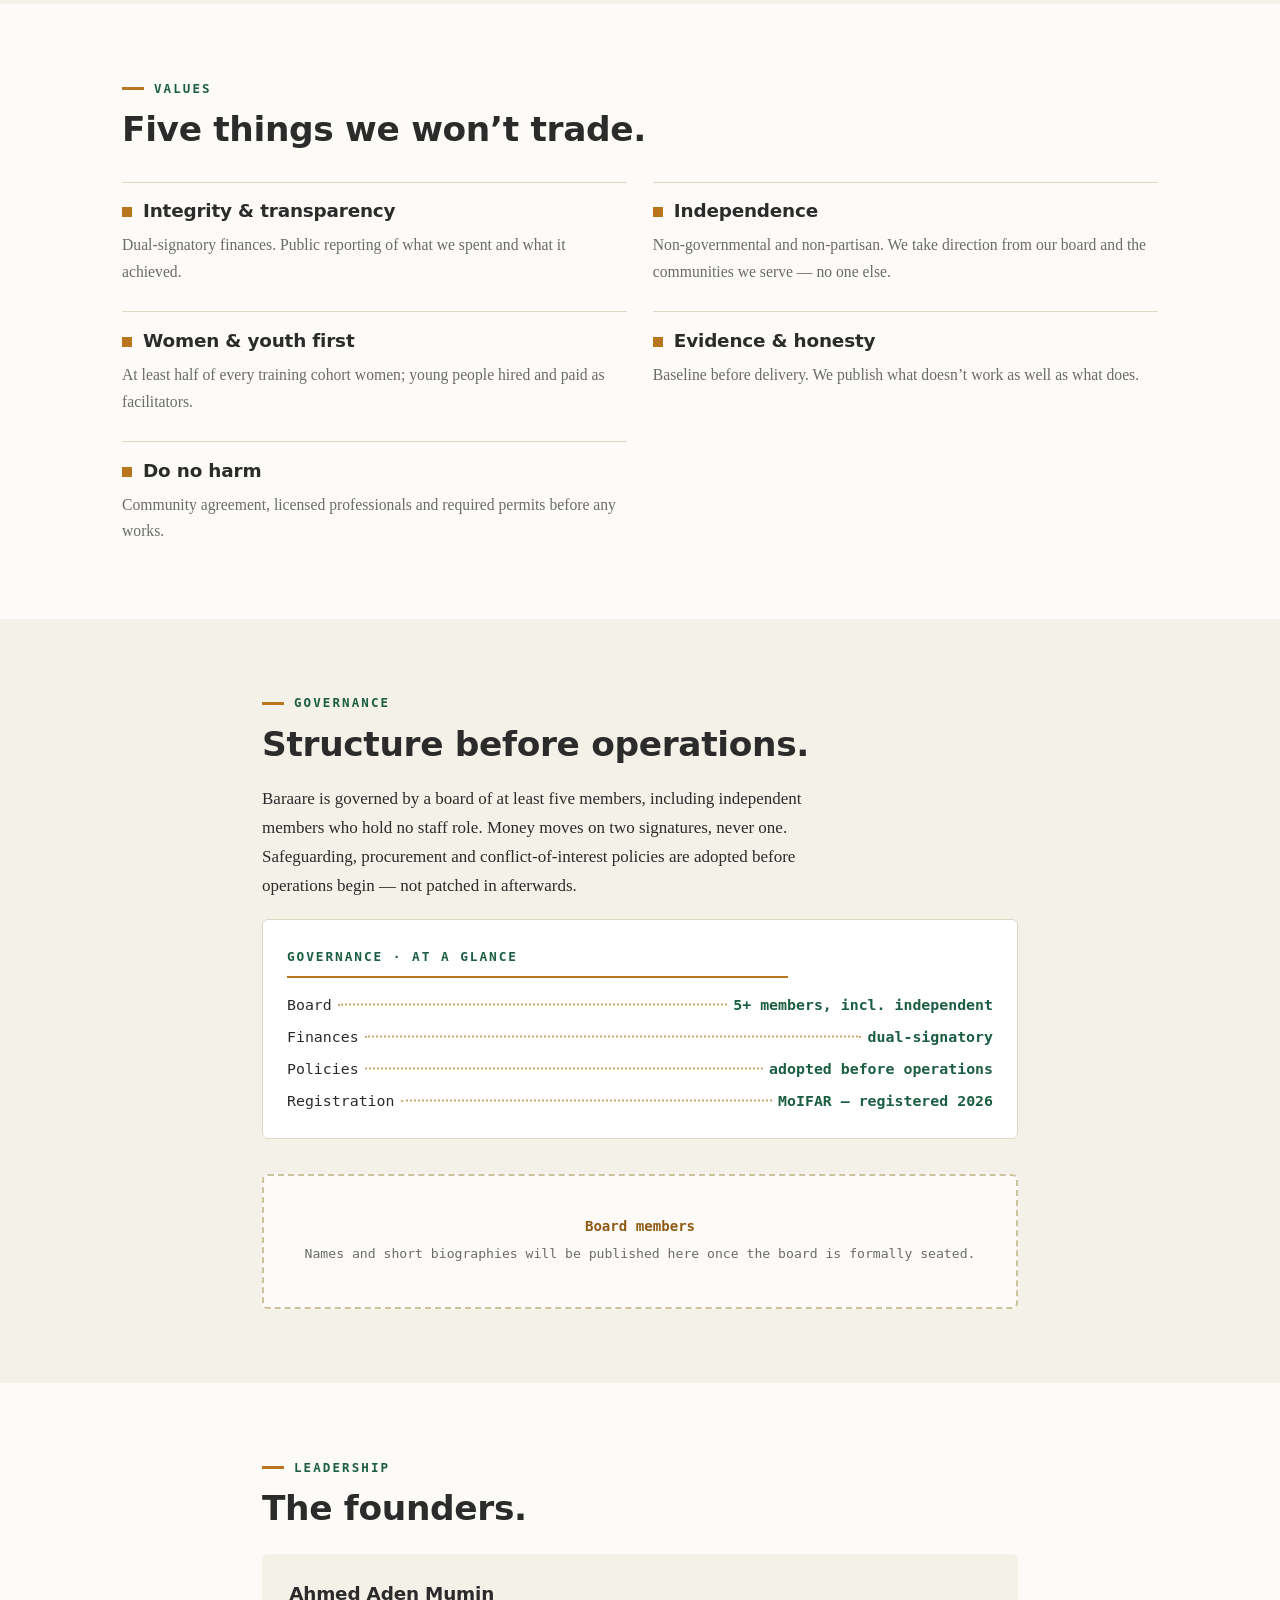
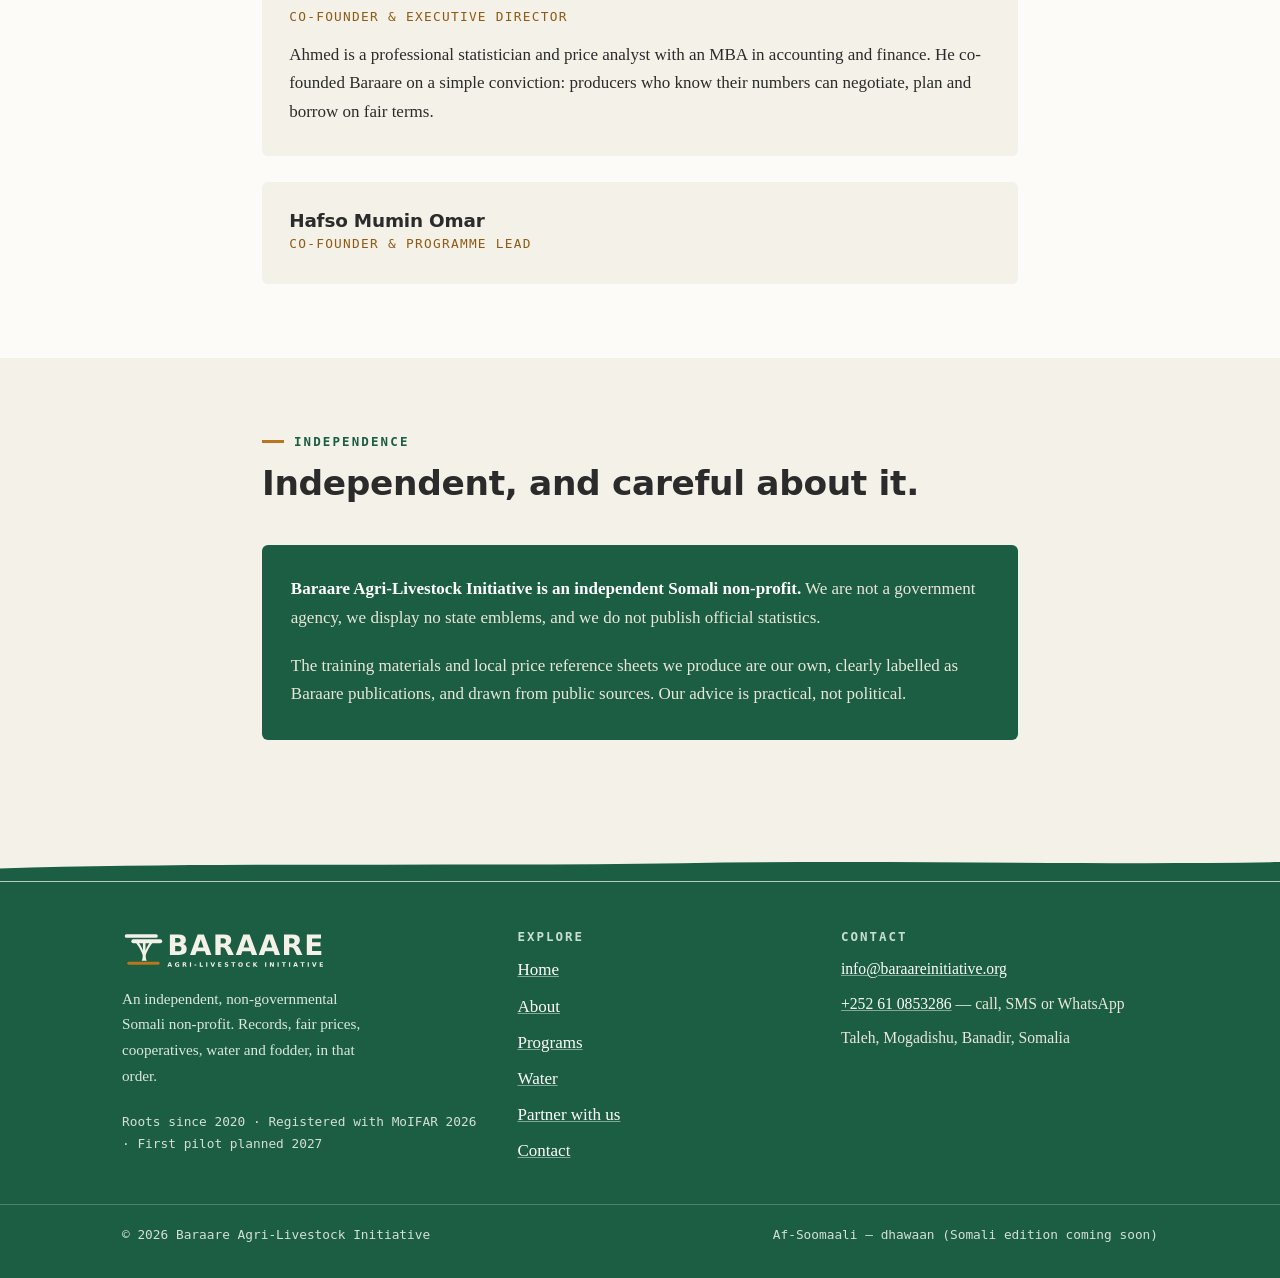
==== commit 5c128fbd: "Refocus the site on pastoral and agro-pastoral families - Problem section now names the hidden costs" ====
--- a/about.html
+++ b/about.html
@@ -5,13 +5,18 @@
   <script>document.documentElement.classList.add('js');</script>
   <meta name="viewport" content="width=device-width, initial-scale=1">
   <title>About — Baraare Agri-Livestock Initiative</title>
-  <meta name="description" content="The story and the name: an independent Somali non-profit founded in Mogadishu in 2026 to help farmers and herders prosper through records, fair prices, cooperatives and water.">
+  <meta name="description" content="The story and the name: an independent Somali non-profit founded in Mogadishu in 2026 to help herding families prosper through records, fair prices, cooperatives, water and fodder.">
   <link rel="canonical" href="https://baraareinitiative.org/about.html">
   <meta property="og:site_name" content="Baraare Agri-Livestock Initiative">
   <meta property="og:type" content="website">
   <meta property="og:title" content="About Baraare — the story and the name">
   <meta property="og:description" content="Baraare means prosperity in Somali. An independent, non-governmental non-profit registered with MoIFAR in Mogadishu, 2026; a name carried since 2020.">
   <meta property="og:url" content="https://baraareinitiative.org/about.html">
+  <meta property="og:image" content="https://baraareinitiative.org/img/baraare-share.png">
+  <meta property="og:image:width" content="800">
+  <meta property="og:image:height" content="800">
+  <meta property="og:image:alt" content="Baraare logo: an acacia tree on a green background">
+  <meta name="twitter:card" content="summary">
   <meta name="theme-color" content="#1B5E43">
   <link rel="icon" href="favicon.ico" sizes="32x32">
   <link rel="icon" type="image/svg+xml" href="favicon.svg">
@@ -61,8 +66,8 @@
         <!-- When ready, add the certificate number to the sentence below:
              "...(MoIFAR), certificate no. 12345." -->
         <p>Baraare Agri-Livestock Initiative itself was established in Mogadishu, Banadir, in 2026, and is registered with the Ministry of Interior, Federal Affairs and Reconciliation (MoIFAR). A young organisation with an inherited name, preparing its first pilot with care.</p>
-        <p>We started with a simple observation. Somali farmers and herders are highly skilled producers, yet most run their enterprises without the numbers — costs, margins, market prices — that turn hard work into steady income. Losses stay invisible. Buyers out-know sellers. Banks cannot see performance, however good it is.</p>
-        <p>Those are information problems before they are capital problems, and information problems can be taught away. That is why Baraare is a <strong>capability organisation, not a distribution one</strong>. We do not hand out inputs. We build the records, price knowledge and cooperative structures that make every later investment — water, breeds, credit — work better.</p>
+        <p>We started with a simple observation. Somali herders are highly skilled producers, yet few ever count the full cost of a herd: the years of family labour behind each animal sold, the children kept from school to herd, the animals lost when the drought comes and there is no feed. Losses stay invisible. Brokers out-know sellers. Banks cannot see performance, however good it is.</p>
+        <p>Those are information problems before they are capital problems, and information problems can be taught away. That is why Baraare is a <strong>capability organisation, not a distribution one</strong>. We do not hand out inputs. We build the records, price knowledge and cooperative structures that make every later investment — water, fodder, breeds, credit — work better. We start with pastoral and agro-pastoral families, because herding is the heart of Somalia&rsquo;s livestock economy and the hidden costs fall hardest on them.</p>
       </div>
     </section>
 
@@ -166,7 +171,7 @@
     <div class="wrap footer-grid">
       <div class="footer-brand">
         <img class="logo" src="img/baraare-horizontal-reversed.svg" alt="Baraare Agri-Livestock Initiative" width="203" height="40">
-        <p class="footer-tag">An independent, non-governmental Somali non-profit. Records, fair prices, cooperatives and water — in that order.</p>
+        <p class="footer-tag">An independent, non-governmental Somali non-profit. Records, fair prices, cooperatives, water and fodder, in that order.</p>
         <p class="footer-status">Roots since 2020 · Registered with MoIFAR 2026 · First pilot planned 2027</p>
       </div>
       <nav class="footer-nav" aria-label="Footer">
